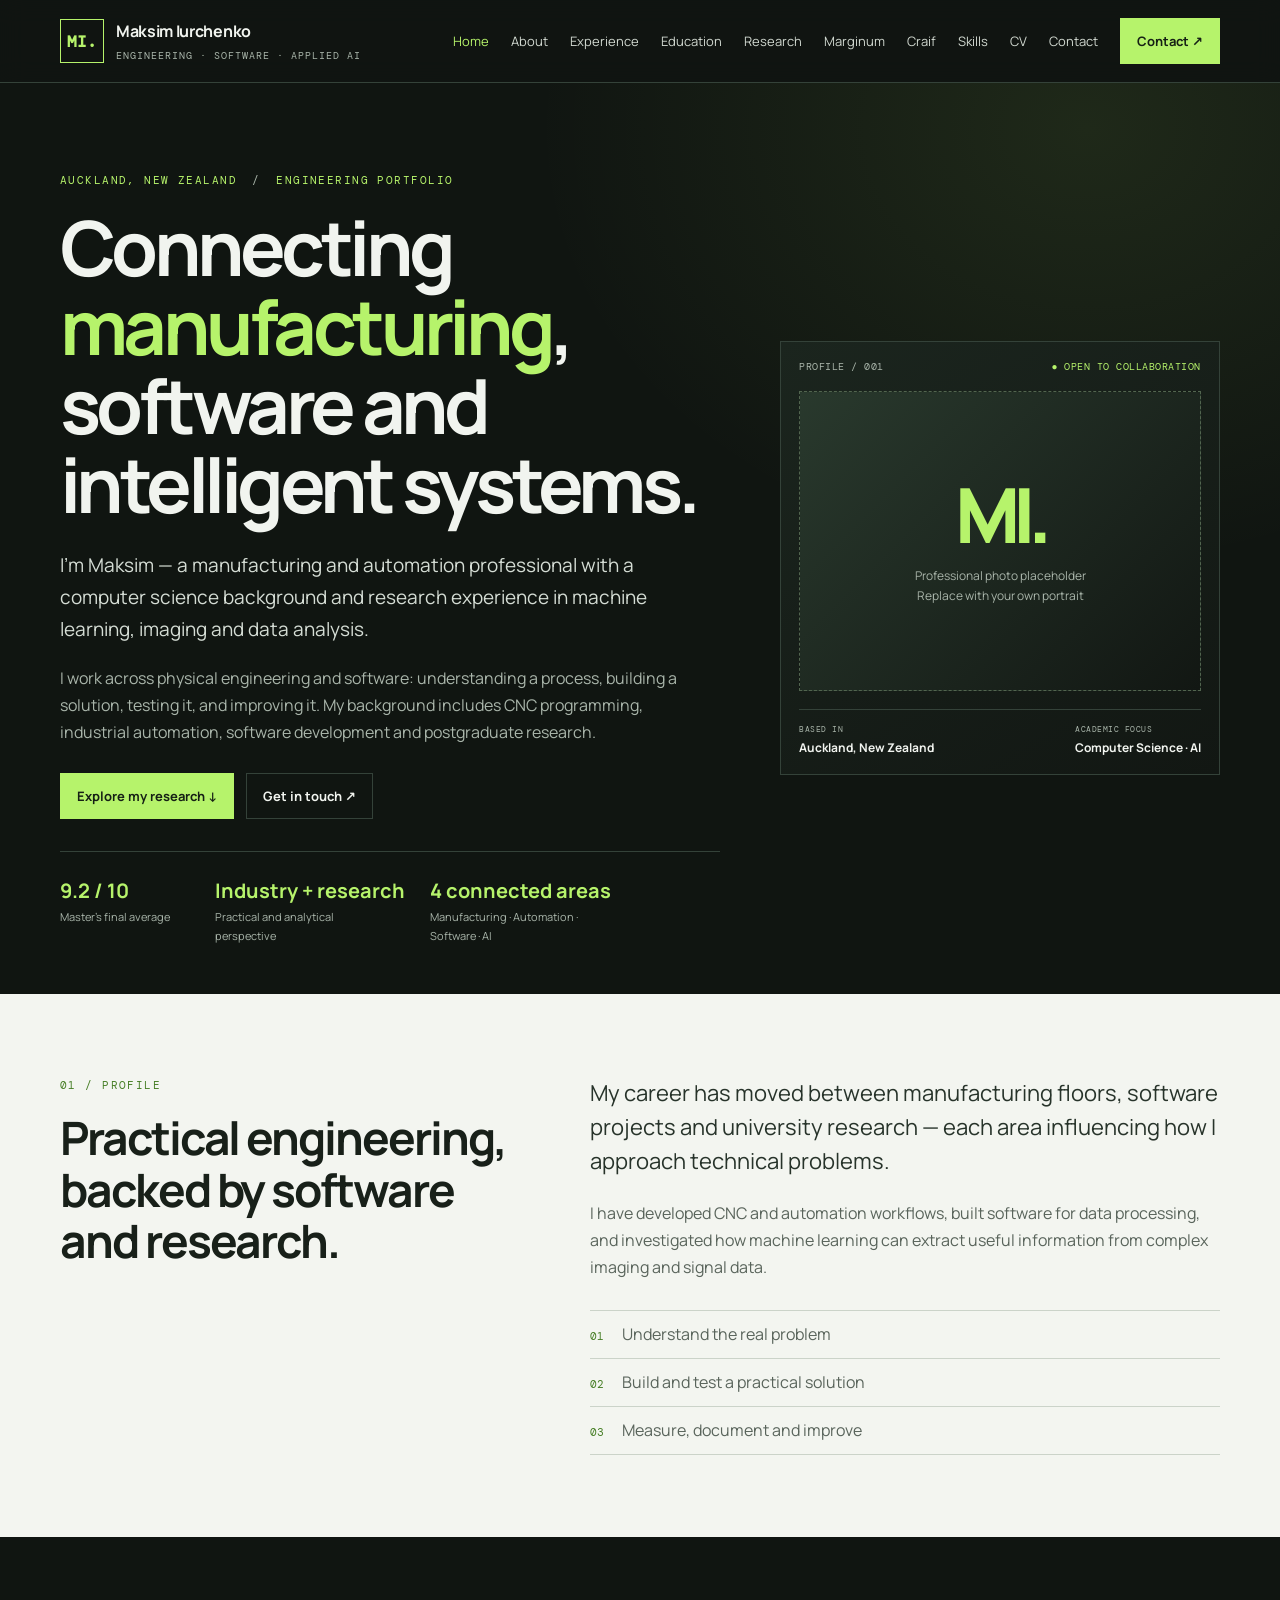
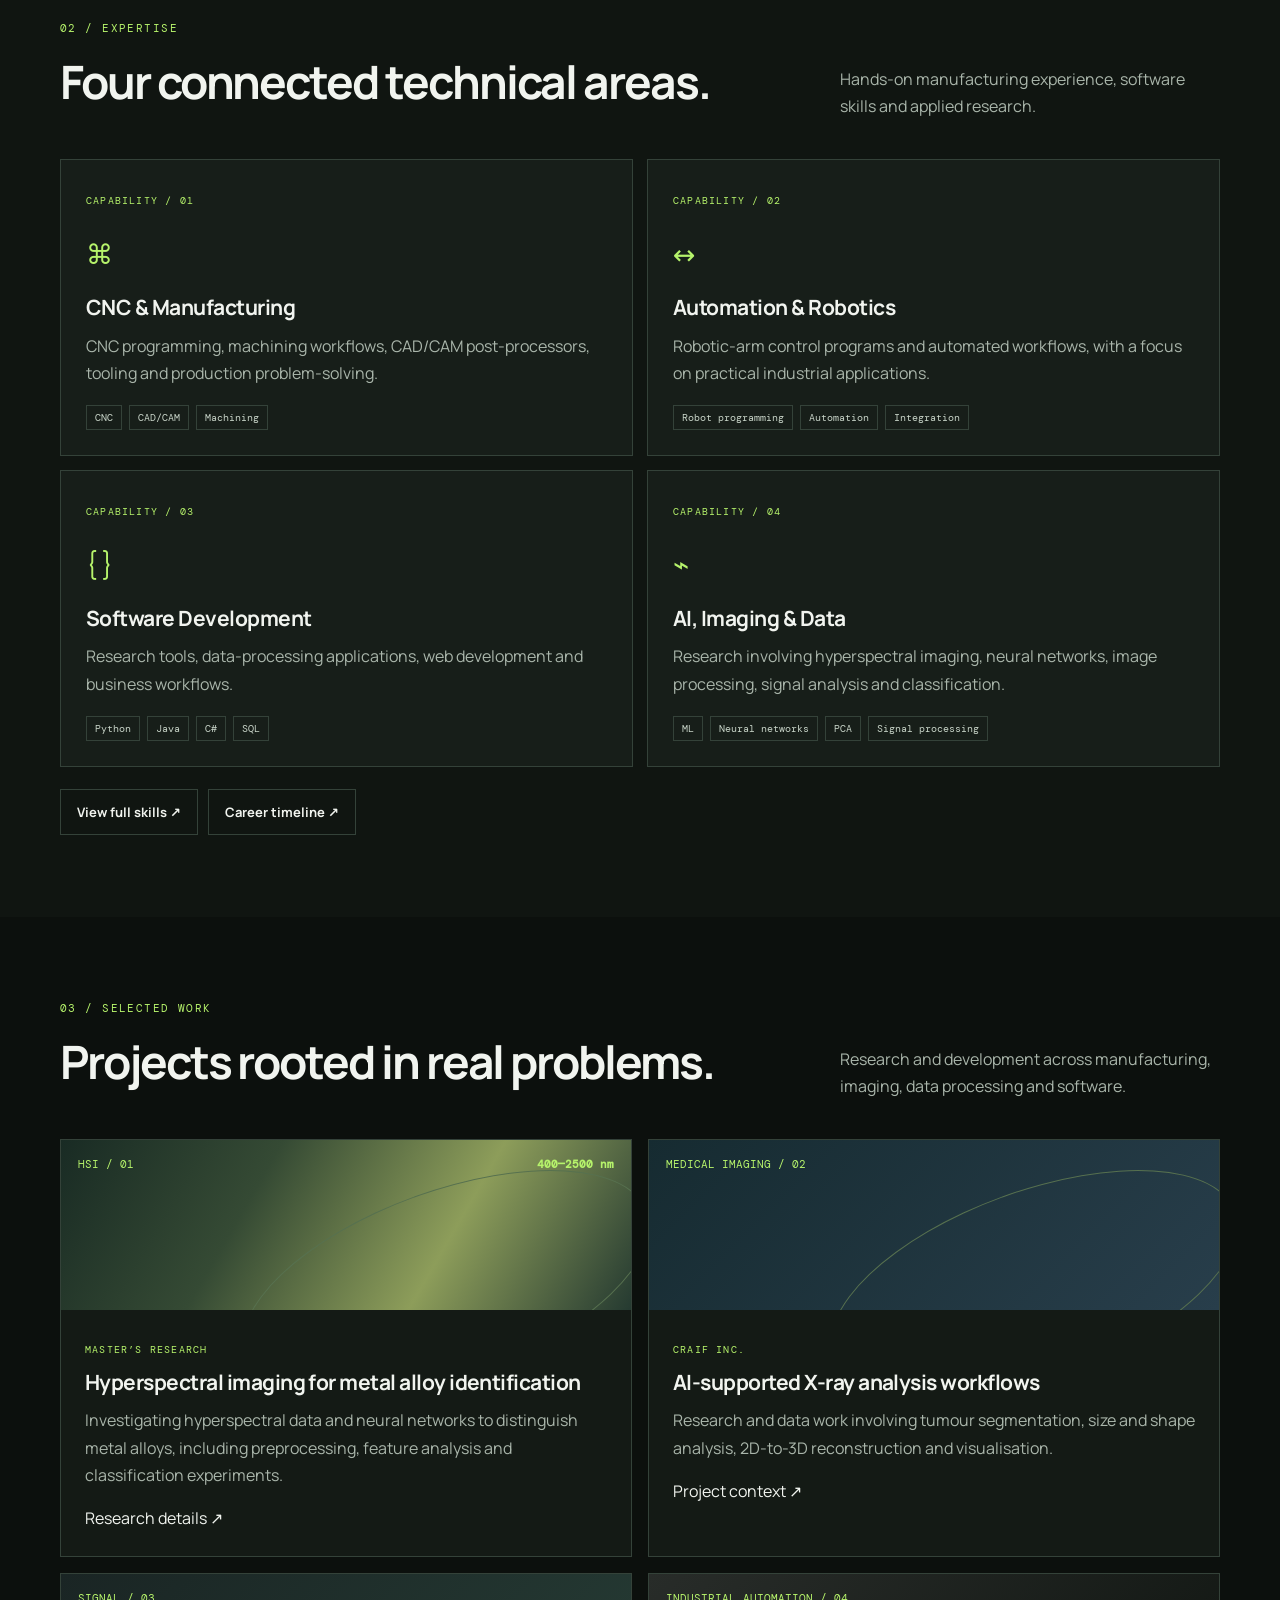
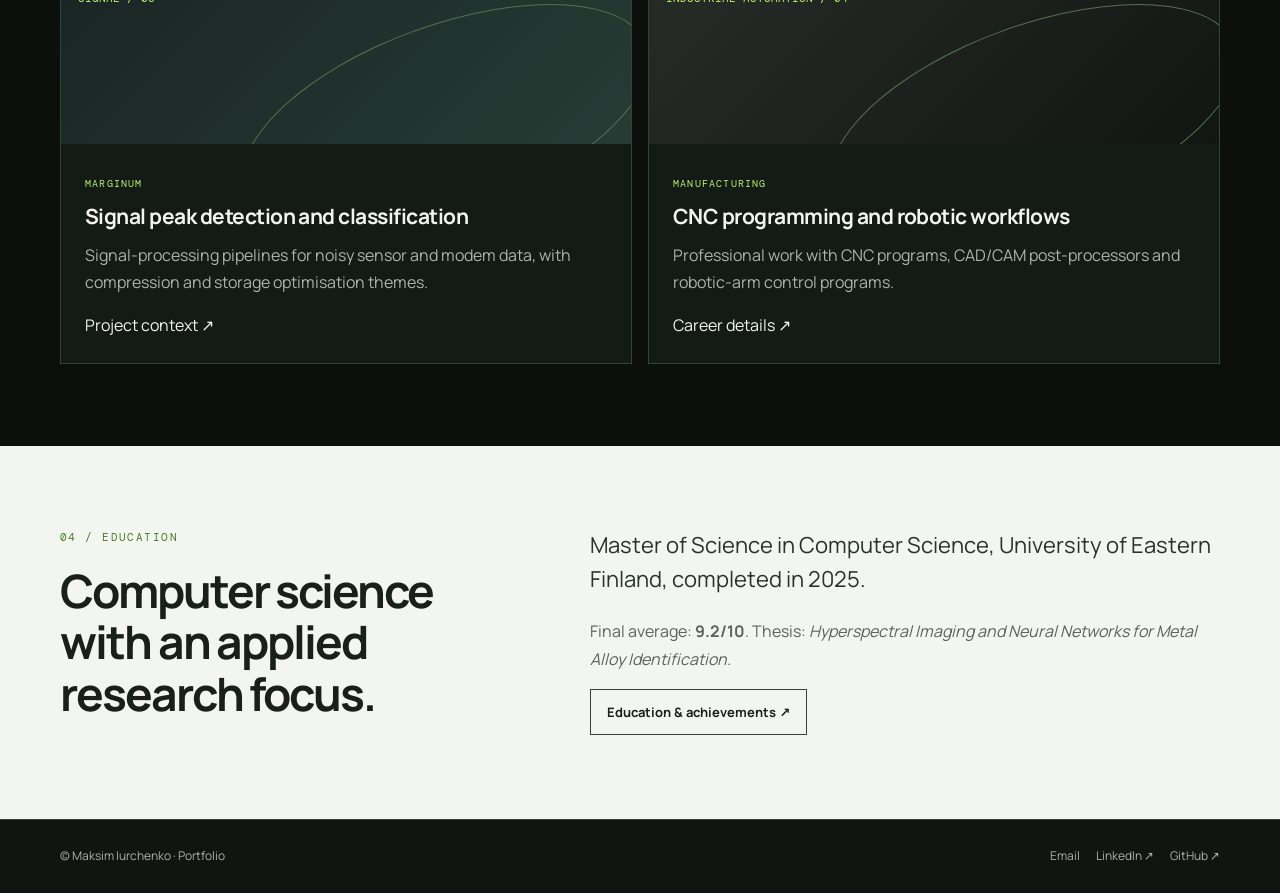
==== index.html @ 5841531e "Add files via upload" ====
<!doctype html>
<html lang="en"><head><meta charset="utf-8"><meta name="viewport" content="width=device-width,initial-scale=1">
<meta name="description" content="Maksim Iurchenko — manufacturing, automation, software engineering and applied AI."><meta name="theme-color" content="#101511"><title>Home | Maksim Iurchenko</title>
<link rel="preconnect" href="https://fonts.googleapis.com"><link href="https://fonts.googleapis.com/css2?family=DM+Mono:wght@400;500&family=Manrope:wght@400;500;600;700;800&display=swap" rel="stylesheet"><link rel="stylesheet" href="style.css"></head>
<body><header class="header"><div class="wrap nav">
<a class="brand" href="index.html"><span class="mark">MI.</span><span><strong>Maksim Iurchenko</strong><small>ENGINEERING · SOFTWARE · APPLIED AI</small></span></a>
<button class="menu" aria-expanded="false" aria-controls="navlinks">Menu ☰</button>
<nav id="navlinks"><a href="index.html" class="active">Home</a><a href="about.html" class="">About</a><a href="experience.html" class="">Experience</a><a href="education.html" class="">Education</a><a href="research.html" class="">Research</a><a href="marginum.html" class="">Marginum</a><a href="craif.html" class="">Craif</a><a href="skills.html" class="">Skills</a><a href="cv.html" class="">CV</a><a href="contact.html" class="">Contact</a><a class="nav-cta" href="contact.html">Contact ↗</a></nav>
</div></header><main>
<section class="hero"><div class="wrap hero-grid"><div>
<p class="eyebrow">AUCKLAND, NEW ZEALAND <span>/</span> ENGINEERING PORTFOLIO</p>
<h1>Connecting <em>manufacturing</em>, software and intelligent systems.</h1>
<p class="lead">I’m Maksim — a manufacturing and automation professional with a computer science background and research experience in machine learning, imaging and data analysis.</p>
<p class="sublead">I work across physical engineering and software: understanding a process, building a solution, testing it, and improving it. My background includes CNC programming, industrial automation, software development and postgraduate research.</p>
<div class="actions"><a class="btn primary" href="research.html">Explore my research ↓</a><a class="btn" href="contact.html">Get in touch ↗</a></div>
<div class="stats"><div><b>9.2 / 10</b><small>Master’s final average</small></div><div><b>Industry + research</b><small>Practical and analytical perspective</small></div><div><b>4 connected areas</b><small>Manufacturing · Automation · Software · AI</small></div></div>
</div><aside class="profile"><div class="profile-top"><span>PROFILE / 001</span><span class="green">● OPEN TO COLLABORATION</span></div><div class="portrait"><div class="initials">MI<span>.</span></div><p>Professional photo placeholder<br>Replace with your own portrait</p></div><div class="profile-bottom"><div><small>BASED IN</small><b>Auckland, New Zealand</b></div><div><small>ACADEMIC FOCUS</small><b>Computer Science · AI</b></div></div></aside></div></section>
<section class="section light"><div class="wrap two"><div><p class="eyebrow">01 / PROFILE</p><h2>Practical engineering, backed by software and research.</h2></div><div><p class="bigcopy">My career has moved between manufacturing floors, software projects and university research — each area influencing how I approach technical problems.</p><p>I have developed CNC and automation workflows, built software for data processing, and investigated how machine learning can extract useful information from complex imaging and signal data.</p><div class="principles"><p><span>01</span> Understand the real problem</p><p><span>02</span> Build and test a practical solution</p><p><span>03</span> Measure, document and improve</p></div></div></div></section>
<section class="section"><div class="wrap"><div class="heading"><div><p class="eyebrow">02 / EXPERTISE</p><h2>Four connected technical areas.</h2></div><p>Hands-on manufacturing experience, software skills and applied research.</p></div><div class="cards">
<article class="card"><small>CAPABILITY / 01</small><div class="symbol">⌘</div><h3>CNC & Manufacturing</h3><p>CNC programming, machining workflows, CAD/CAM post-processors, tooling and production problem-solving.</p><div class="tags"><span>CNC</span><span>CAD/CAM</span><span>Machining</span></div></article>
<article class="card"><small>CAPABILITY / 02</small><div class="symbol">↔</div><h3>Automation & Robotics</h3><p>Robotic-arm control programs and automated workflows, with a focus on practical industrial applications.</p><div class="tags"><span>Robot programming</span><span>Automation</span><span>Integration</span></div></article>
<article class="card"><small>CAPABILITY / 03</small><div class="symbol">{ }</div><h3>Software Development</h3><p>Research tools, data-processing applications, web development and business workflows.</p><div class="tags"><span>Python</span><span>Java</span><span>C#</span><span>SQL</span></div></article>
<article class="card"><small>CAPABILITY / 04</small><div class="symbol">⌁</div><h3>AI, Imaging & Data</h3><p>Research involving hyperspectral imaging, neural networks, image processing, signal analysis and classification.</p><div class="tags"><span>ML</span><span>Neural networks</span><span>PCA</span><span>Signal processing</span></div></article>
</div><div class="button-row"><a class="btn" href="skills.html">View full skills ↗</a><a class="btn" href="experience.html">Career timeline ↗</a></div></div></section>
<section class="section dark"><div class="wrap"><div class="heading"><div><p class="eyebrow">03 / SELECTED WORK</p><h2>Projects rooted in real problems.</h2></div><p>Research and development across manufacturing, imaging, data processing and software.</p></div><div class="projects">
<article class="project-card"><div class="visual spectrum"><span>HSI / 01</span><b>400—2500 nm</b></div><div class="project-copy"><small>MASTER’S RESEARCH</small><h3>Hyperspectral imaging for metal alloy identification</h3><p>Investigating hyperspectral data and neural networks to distinguish metal alloys, including preprocessing, feature analysis and classification experiments.</p><a href="research.html">Research details ↗</a></div></article>
<article class="project-card"><div class="visual medical"><span>MEDICAL IMAGING / 02</span></div><div class="project-copy"><small>CRAIF INC.</small><h3>AI-supported X-ray analysis workflows</h3><p>Research and data work involving tumour segmentation, size and shape analysis, 2D-to-3D reconstruction and visualisation.</p><a href="craif.html">Project context ↗</a></div></article>
<article class="project-card"><div class="visual signal"><span>SIGNAL / 03</span></div><div class="project-copy"><small>MARGINUM</small><h3>Signal peak detection and classification</h3><p>Signal-processing pipelines for noisy sensor and modem data, with compression and storage optimisation themes.</p><a href="marginum.html">Project context ↗</a></div></article>
<article class="project-card"><div class="visual cnc"><span>INDUSTRIAL AUTOMATION / 04</span></div><div class="project-copy"><small>MANUFACTURING</small><h3>CNC programming and robotic workflows</h3><p>Professional work with CNC programs, CAD/CAM post-processors and robotic-arm control programs.</p><a href="experience.html">Career details ↗</a></div></article>
</div></div></section>
<section class="section light"><div class="wrap two"><div><p class="eyebrow">04 / EDUCATION</p><h2>Computer science with an applied research focus.</h2></div><div><p class="bigcopy">Master of Science in Computer Science, University of Eastern Finland, completed in 2025.</p><p>Final average: <strong>9.2/10</strong>. Thesis: <em>Hyperspectral Imaging and Neural Networks for Metal Alloy Identification.</em></p><a class="btn" href="education.html">Education & achievements ↗</a></div></div></section>
</main><footer class="footer"><div class="wrap footer-inner"><span>© Maksim Iurchenko · Portfolio</span><div class="footer-links"><a href="mailto:6008510@gmail.com">Email</a><a href="https://www.linkedin.com/in/maxiurchenko" target="_blank" rel="noreferrer">LinkedIn ↗</a><a href="https://github.com/MaxIurchenko" target="_blank" rel="noreferrer">GitHub ↗</a></div></div></footer>
<script>const menu=document.querySelector('.menu');const nav=document.querySelector('#navlinks');if(menu&&nav){menu.addEventListener('click',()=>{const open=nav.classList.toggle('open');menu.setAttribute('aria-expanded',String(open));});}</script></body></html>
---- style.css ----
:root{--bg:#101511;--panel:#171e19;--panel2:#1e2922;--ink:#f1f4ef;--muted:#a9b5aa;--line:#344239;--accent:#b6f36b;--accent2:#7fcf52;--paper:#f3f5f0;--dark:#182019;--paper-muted:#59645b;--max:1160px}
*{box-sizing:border-box}html{scroll-behavior:smooth}body{margin:0;background:var(--bg);color:var(--ink);font:16px/1.7 Manrope,Inter,system-ui,-apple-system,Segoe UI,sans-serif}a{color:inherit;text-decoration:none}a:hover{color:var(--accent)}img{max-width:100%;display:block}button{font:inherit}.wrap{width:min(var(--max),calc(100% - 44px));margin-inline:auto}.mono,.eyebrow,.meta,.tag,.nav small,.label{font-family:"DM Mono",ui-monospace,SFMono-Regular,monospace}.header{position:sticky;top:0;z-index:20;background:rgba(16,21,17,.94);backdrop-filter:blur(12px);border-bottom:1px solid var(--line)}.nav{display:flex;align-items:center;justify-content:space-between;gap:24px;min-height:82px}.brand{display:flex;align-items:center;gap:12px}.mark{display:grid;place-items:center;width:44px;height:44px;border:1px solid var(--accent);color:var(--accent);font:700 16px "DM Mono",monospace}.brand strong{display:block;letter-spacing:-.02em}.brand small{display:block;color:var(--muted);font-size:10px;letter-spacing:.1em;margin-top:2px}nav{display:flex;align-items:center;gap:22px;font-size:13px;color:#d1d8d0}nav a.active{color:var(--accent)}.nav-cta,.btn{display:inline-flex;align-items:center;justify-content:center;gap:9px;border:1px solid var(--line);padding:11px 16px;font-size:13px;font-weight:700}.nav-cta,.btn.primary{background:var(--accent);border-color:var(--accent);color:#162015}.menu{display:none;background:transparent;border:1px solid var(--line);color:var(--ink);padding:8px 11px}.hero{padding:88px 0 48px;background:radial-gradient(ellipse at 85% 5%,rgba(182,243,107,.09),transparent 36%),var(--bg)}.hero-grid{display:grid;grid-template-columns:1.2fr .8fr;gap:60px;align-items:center}.eyebrow{font-size:11px;letter-spacing:.13em;text-transform:uppercase;color:var(--accent);margin:0 0 18px}.eyebrow span{color:var(--muted);padding:0 7px}h1,h2,h3,h4,p{margin-top:0}h1{font-size:clamp(42px,6.1vw,76px);line-height:1.04;letter-spacing:-.06em;margin:0 0 25px;max-width:800px}h1 em{font-style:normal;color:var(--accent)}h2{font-size:clamp(30px,4vw,46px);line-height:1.12;letter-spacing:-.045em;margin:0 0 18px}h3{font-size:21px;line-height:1.25;letter-spacing:-.025em;margin:0 0 12px}h4{margin-bottom:7px}.lead{font-size:19px;color:#d5ddd5;max-width:680px}.sublead{color:var(--muted);max-width:650px}.actions{display:flex;gap:12px;flex-wrap:wrap;margin:27px 0 32px}.stats{display:flex;gap:25px;flex-wrap:wrap;padding-top:22px;border-top:1px solid var(--line)}.stats div{min-width:130px}.stats b{display:block;font-size:20px;color:var(--accent)}.stats small{display:block;color:var(--muted);font-size:11px;max-width:155px}.profile{border:1px solid var(--line);padding:18px;background:linear-gradient(150deg,#1b251e,#121713)}.profile-top,.profile-bottom{display:flex;justify-content:space-between;gap:12px;font:10px "DM Mono",monospace;color:var(--muted);letter-spacing:.05em}.green{color:var(--accent)}.portrait{min-height:300px;margin:18px 0;background:linear-gradient(135deg,#29392d,#121713);border:1px dashed #52654f;display:flex;flex-direction:column;align-items:center;justify-content:center;text-align:center;color:var(--muted)}.initials{font-size:76px;font-weight:800;letter-spacing:-.1em;color:var(--accent);line-height:1}.portrait p{font-size:12px;margin:14px 0 0}.profile-bottom{padding-top:14px;border-top:1px solid var(--line)}.profile-bottom div{display:grid;gap:4px}.profile-bottom b{font-size:12px;color:var(--ink);font-family:Manrope,sans-serif;letter-spacing:0}.section{padding:82px 0}.section.light{background:var(--paper);color:var(--dark)}.section.light .eyebrow{color:#477e26}.section.light .muted,.section.light p{color:var(--paper-muted)}.two{display:grid;grid-template-columns:.85fr 1.15fr;gap:65px}.bigcopy{font-size:22px;line-height:1.55;color:#27332a!important}.principles{border-top:1px solid #cbd3c9;margin-top:28px}.principles p{border-bottom:1px solid #cbd3c9;padding:10px 0;margin:0}.principles span{font:11px "DM Mono",monospace;color:#477e26;margin-right:15px}.heading{display:flex;justify-content:space-between;align-items:end;gap:35px;margin-bottom:34px}.heading>p{max-width:380px;color:var(--muted);margin-bottom:5px}.cards{display:grid;grid-template-columns:repeat(2,1fr);gap:14px}.card,.project-card,.panel{border:1px solid var(--line);background:var(--panel);padding:25px}.card small,.project-copy small,.timeline time{font:10px "DM Mono",monospace;letter-spacing:.12em;color:var(--accent);text-transform:uppercase}.symbol{font-size:27px;color:var(--accent);margin:18px 0}.card p,.project-card p,.panel p{color:var(--muted)}.tags{display:flex;gap:7px;flex-wrap:wrap;margin-top:18px}.tag,.tags span{font:10px "DM Mono",monospace;border:1px solid var(--line);padding:5px 8px;color:#c9d5c9}.light .tag{border-color:#cbd3c9;color:#445047}.projects{display:grid;grid-template-columns:repeat(2,1fr);gap:16px}.project-card{padding:0;overflow:hidden;background:#141a15}.visual{height:170px;padding:17px;display:flex;align-items:flex-start;justify-content:space-between;background:linear-gradient(135deg,#26392b,#111712);color:var(--accent);font:11px "DM Mono",monospace;position:relative;overflow:hidden}.visual:after{content:"";position:absolute;inset:30% -5% -40% 30%;border:1px solid #57714f;border-radius:50%;transform:rotate(-20deg)}.visual.spectrum{background:linear-gradient(120deg,#192b24,#354a34,#8d9d5a,#253a31)}.visual.medical{background:linear-gradient(135deg,#162b31,#283e4b)}.visual.signal{background:linear-gradient(135deg,#1a2524,#263c35)}.visual.cnc{background:linear-gradient(135deg,#282c29,#111612)}.project-copy{padding:24px}.project-copy h3{margin-top:8px}.caption{font-size:12px;color:#aab5a9!important;margin-top:16px}.note{font-size:12px;color:var(--muted);margin-top:20px}.dark{background:#0c100d}.journey{display:grid;grid-template-columns:1fr 1fr;gap:48px}.coltitle{font-size:13px;color:var(--muted);font-weight:600;letter-spacing:.05em;text-transform:uppercase;margin-bottom:24px}.timeline{display:grid;grid-template-columns:115px 1fr;gap:17px;padding:0 0 27px;margin-bottom:26px;border-bottom:1px solid var(--line)}.timeline time{padding-top:5px}.timeline h3{font-size:18px}.timeline small{display:block;color:var(--muted);margin-bottom:10px}.timeline p{font-size:14px;color:var(--muted);margin:0}.education-list{display:grid;gap:13px}.education-item{border:1px solid var(--line);padding:19px}.education-item p{font-size:14px;margin-bottom:0}.light .education-item{border-color:#cbd3c9}.light .education-item p{color:var(--paper-muted)}.detail-grid{display:grid;grid-template-columns:repeat(3,1fr);gap:14px}.detail-grid .panel{min-height:160px}.panel .label{font-size:10px;color:var(--accent);letter-spacing:.12em;text-transform:uppercase}.light .panel{background:#fff;border-color:#d7ddd5}.light .panel .label{color:#477e26}.skill-list{display:grid;grid-template-columns:repeat(2,1fr);gap:14px}.skill-list .panel{padding:22px}.skill-list ul{margin:10px 0 0;padding-left:18px;color:var(--muted);font-size:14px}.light .skill-list ul{color:var(--paper-muted)}.callout{border-left:3px solid var(--accent);padding:15px 20px;background:var(--panel);color:var(--muted);margin-top:24px}.light .callout{background:#e8eee5;color:#455247}.contact-grid{display:grid;grid-template-columns:1fr 1fr;gap:18px}.contact-item{padding:18px 0;border-bottom:1px solid var(--line)}.contact-item small{display:block;color:var(--muted);font:10px "DM Mono",monospace;letter-spacing:.12em;margin-bottom:5px}.contact-item a{color:var(--accent);overflow-wrap:anywhere}.footer{border-top:1px solid var(--line);padding:26px 0;color:var(--muted);font-size:12px}.footer-inner{display:flex;justify-content:space-between;gap:20px;flex-wrap:wrap}.footer-links{display:flex;gap:16px;flex-wrap:wrap}.page-hero{padding:72px 0 48px;background:radial-gradient(ellipse at 90% 0,rgba(182,243,107,.08),transparent 40%)}.page-hero h1{font-size:clamp(40px,5vw,62px);max-width:900px}.page-hero .lead{max-width:760px}.breadcrumbs{font:10px "DM Mono",monospace;color:var(--muted);margin-bottom:20px}.divider{height:1px;background:var(--line);margin:24px 0}.button-row{display:flex;gap:10px;flex-wrap:wrap;margin-top:22px}.smallprint{font-size:12px;color:var(--muted)}.quote{font-size:24px;line-height:1.5;letter-spacing:-.03em;border-left:2px solid var(--accent);padding-left:22px;margin:26px 0}.section.light .quote{color:var(--dark)}@media(max-width:900px){.hero-grid,.two,.journey{grid-template-columns:1fr;gap:35px}.profile{max-width:560px}.heading{align-items:start;flex-direction:column;gap:8px}.detail-grid{grid-template-columns:repeat(2,1fr)}nav{gap:12px}.nav{min-height:74px}}@media(max-width:680px){.wrap{width:min(var(--max),calc(100% - 30px))}.menu{display:block}nav{display:none;position:absolute;top:74px;left:0;right:0;background:#101511;border-bottom:1px solid var(--line);padding:16px 20px;flex-direction:column;align-items:stretch}nav.open{display:flex}.nav-cta{text-align:center}.hero{padding-top:55px}.section{padding:60px 0}.cards,.projects,.skill-list,.contact-grid,.detail-grid{grid-template-columns:1fr}.timeline{grid-template-columns:1fr;gap:5px}.stats{gap:18px}.profile-bottom{flex-direction:column}.page-hero{padding:52px 0 35px}.brand small{font-size:8px}.brand strong{font-size:13px}.footer-inner{flex-direction:column}}
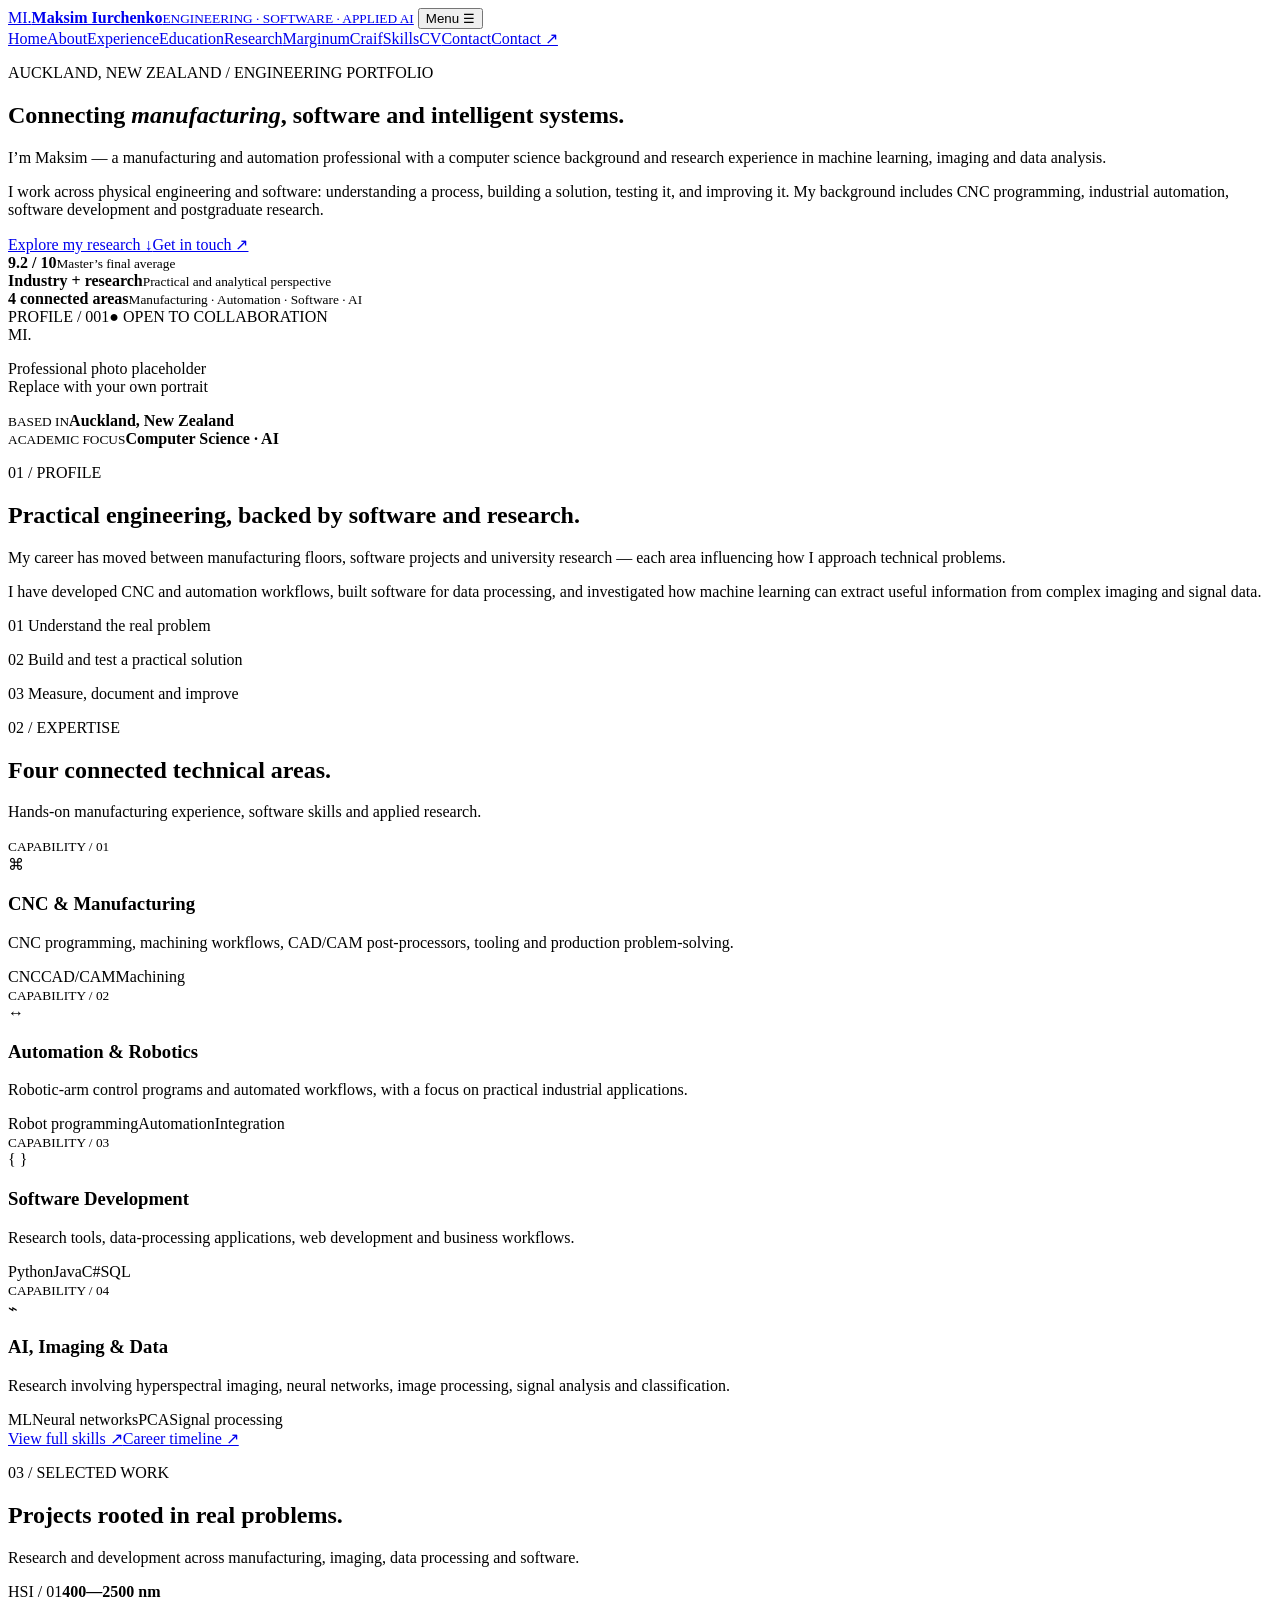
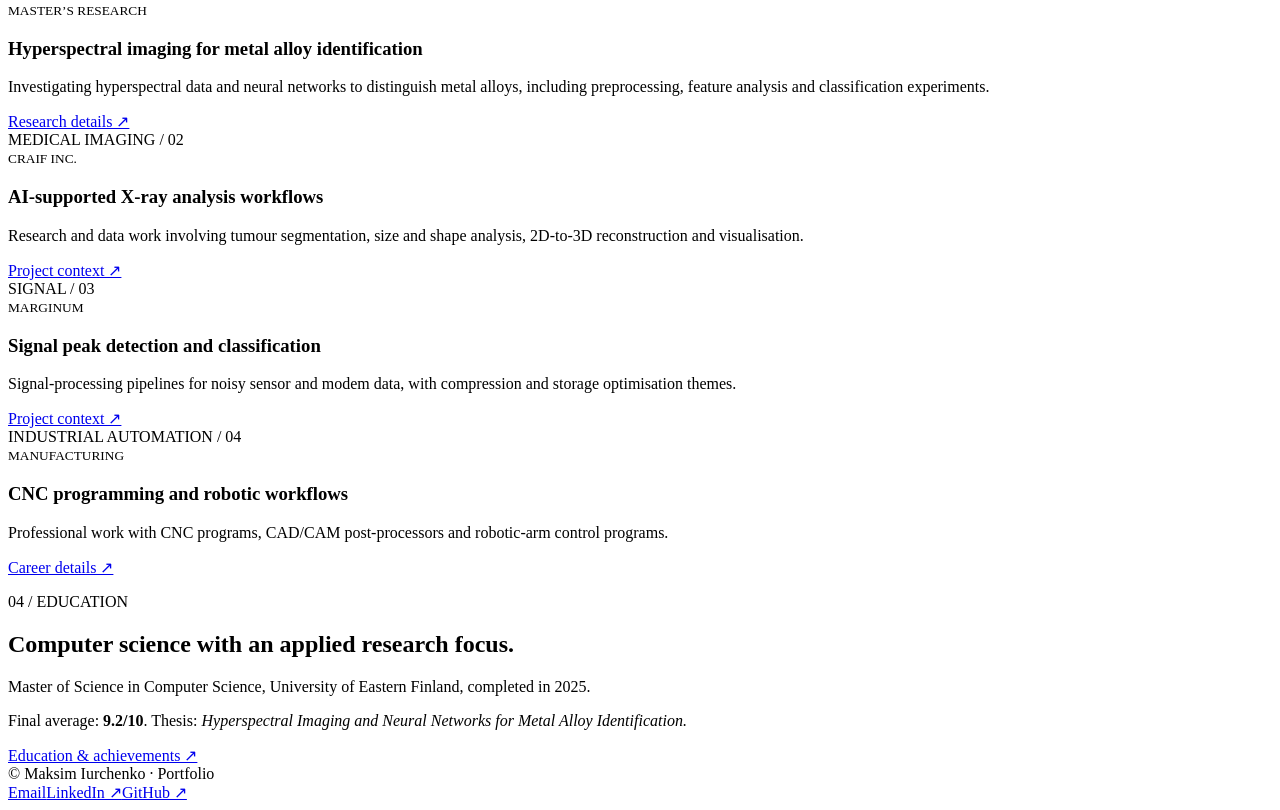
==== commit 39e5b876: "Update index.html" ====
--- a/index.html
+++ b/index.html
@@ -1,7 +1,7 @@
 <!doctype html>
 <html lang="en"><head><meta charset="utf-8"><meta name="viewport" content="width=device-width,initial-scale=1">
 <meta name="description" content="Maksim Iurchenko — manufacturing, automation, software engineering and applied AI."><meta name="theme-color" content="#101511"><title>Home | Maksim Iurchenko</title>
-<link rel="preconnect" href="https://fonts.googleapis.com"><link href="https://fonts.googleapis.com/css2?family=DM+Mono:wght@400;500&family=Manrope:wght@400;500;600;700;800&display=swap" rel="stylesheet"><link rel="stylesheet" href="style.css"></head>
+<link rel="preconnect" href="https://fonts.googleapis.com"><link href="https://fonts.googleapis.com/css2?family=DM+Mono:wght@400;500&family=Manrope:wght@400;500;600;700;800&display=swap" rel="stylesheet"><link rel="./stylesheet" href="style.css"></head>
 <body><header class="header"><div class="wrap nav">
 <a class="brand" href="index.html"><span class="mark">MI.</span><span><strong>Maksim Iurchenko</strong><small>ENGINEERING · SOFTWARE · APPLIED AI</small></span></a>
 <button class="menu" aria-expanded="false" aria-controls="navlinks">Menu ☰</button>
@@ -30,4 +30,4 @@
 </div></div></section>
 <section class="section light"><div class="wrap two"><div><p class="eyebrow">04 / EDUCATION</p><h2>Computer science with an applied research focus.</h2></div><div><p class="bigcopy">Master of Science in Computer Science, University of Eastern Finland, completed in 2025.</p><p>Final average: <strong>9.2/10</strong>. Thesis: <em>Hyperspectral Imaging and Neural Networks for Metal Alloy Identification.</em></p><a class="btn" href="education.html">Education & achievements ↗</a></div></div></section>
 </main><footer class="footer"><div class="wrap footer-inner"><span>© Maksim Iurchenko · Portfolio</span><div class="footer-links"><a href="mailto:6008510@gmail.com">Email</a><a href="https://www.linkedin.com/in/maxiurchenko" target="_blank" rel="noreferrer">LinkedIn ↗</a><a href="https://github.com/MaxIurchenko" target="_blank" rel="noreferrer">GitHub ↗</a></div></div></footer>
-<script>const menu=document.querySelector('.menu');const nav=document.querySelector('#navlinks');if(menu&&nav){menu.addEventListener('click',()=>{const open=nav.classList.toggle('open');menu.setAttribute('aria-expanded',String(open));});}</script></body></html>+<script>const menu=document.querySelector('.menu');const nav=document.querySelector('#navlinks');if(menu&&nav){menu.addEventListener('click',()=>{const open=nav.classList.toggle('open');menu.setAttribute('aria-expanded',String(open));});}</script></body></html>
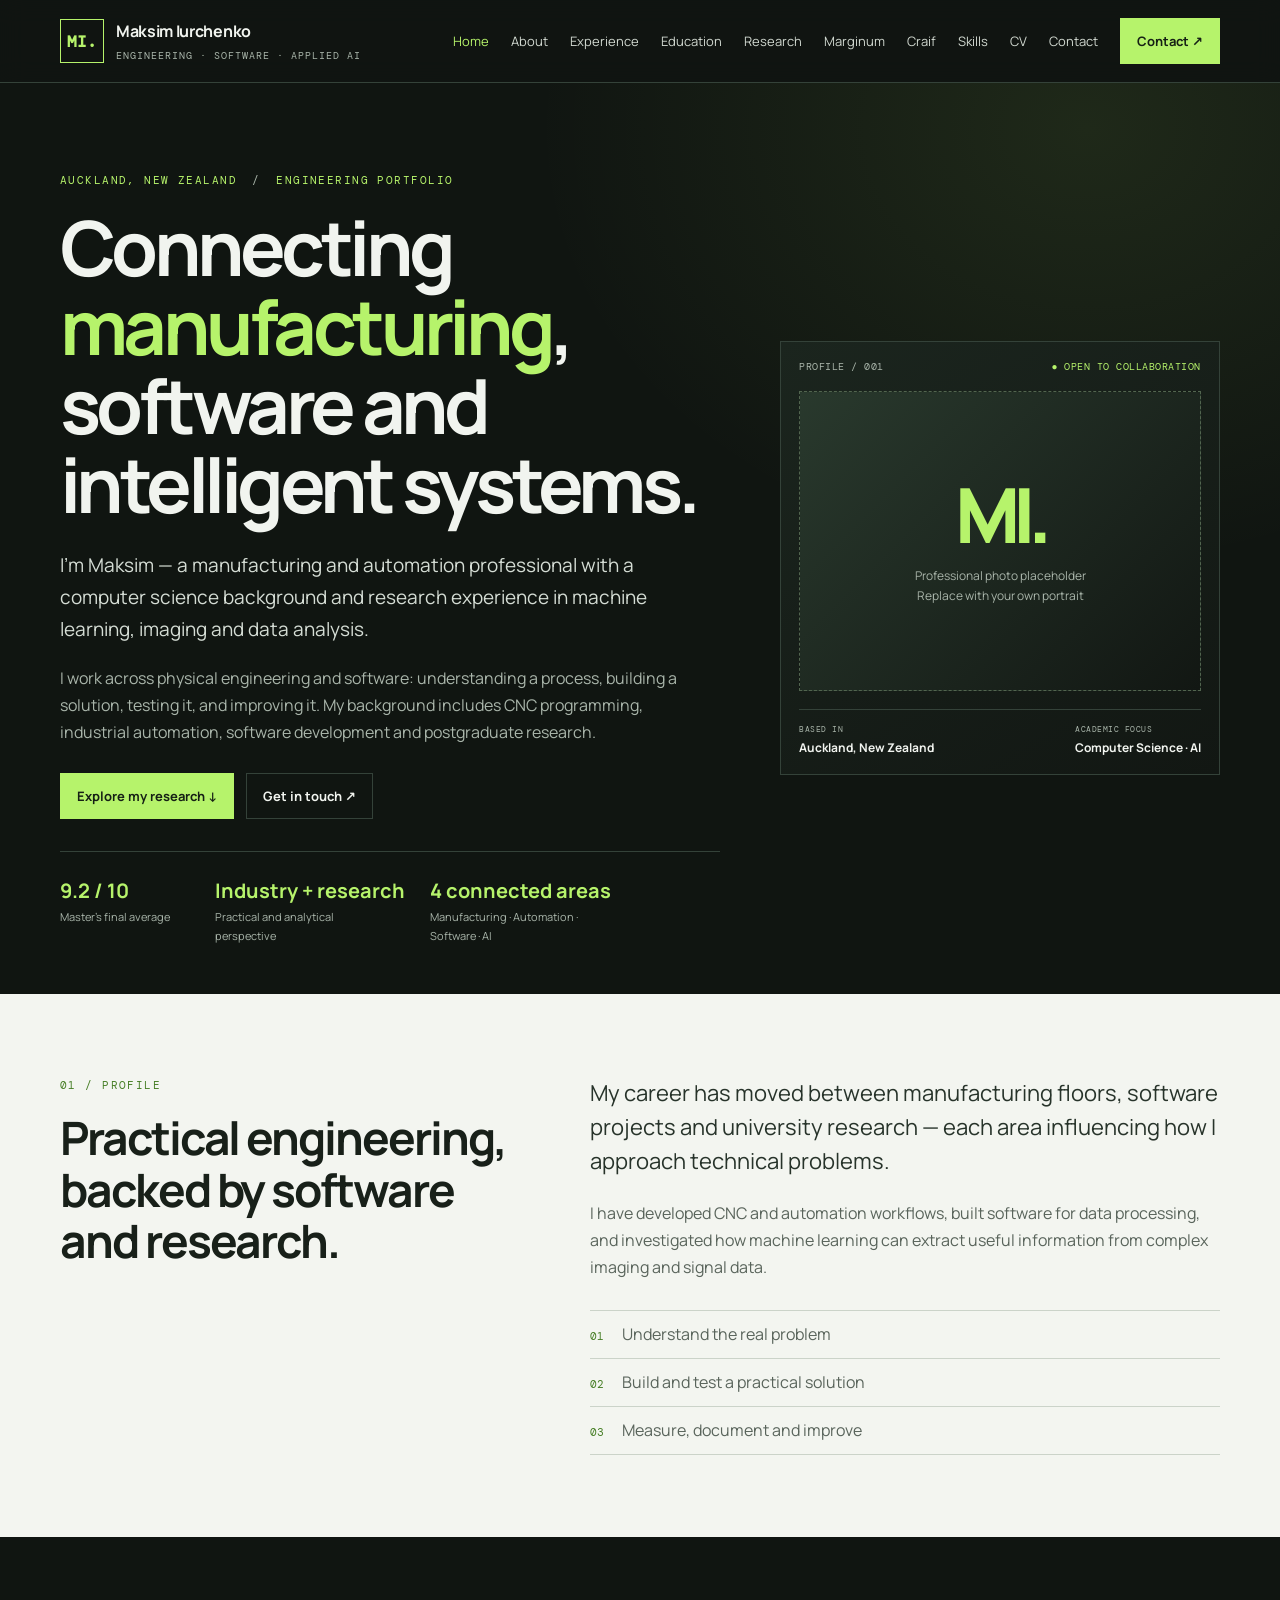
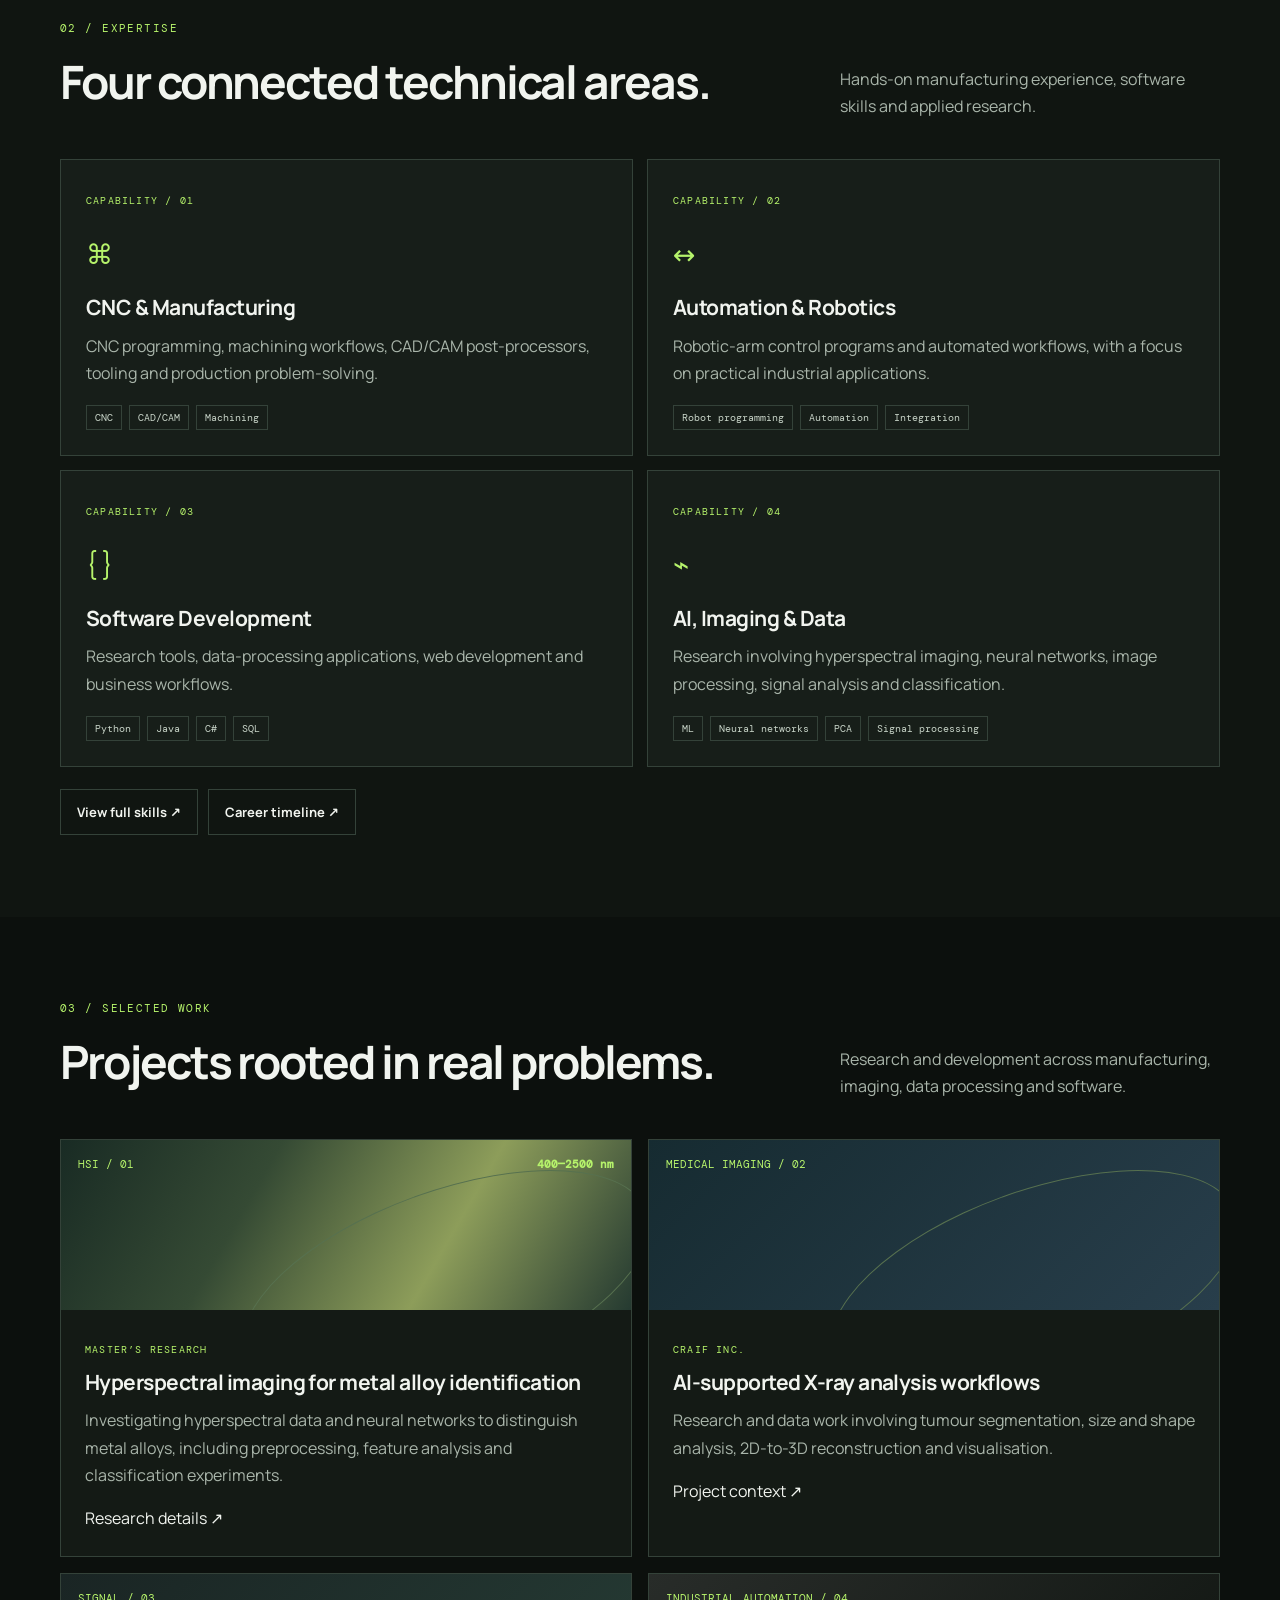
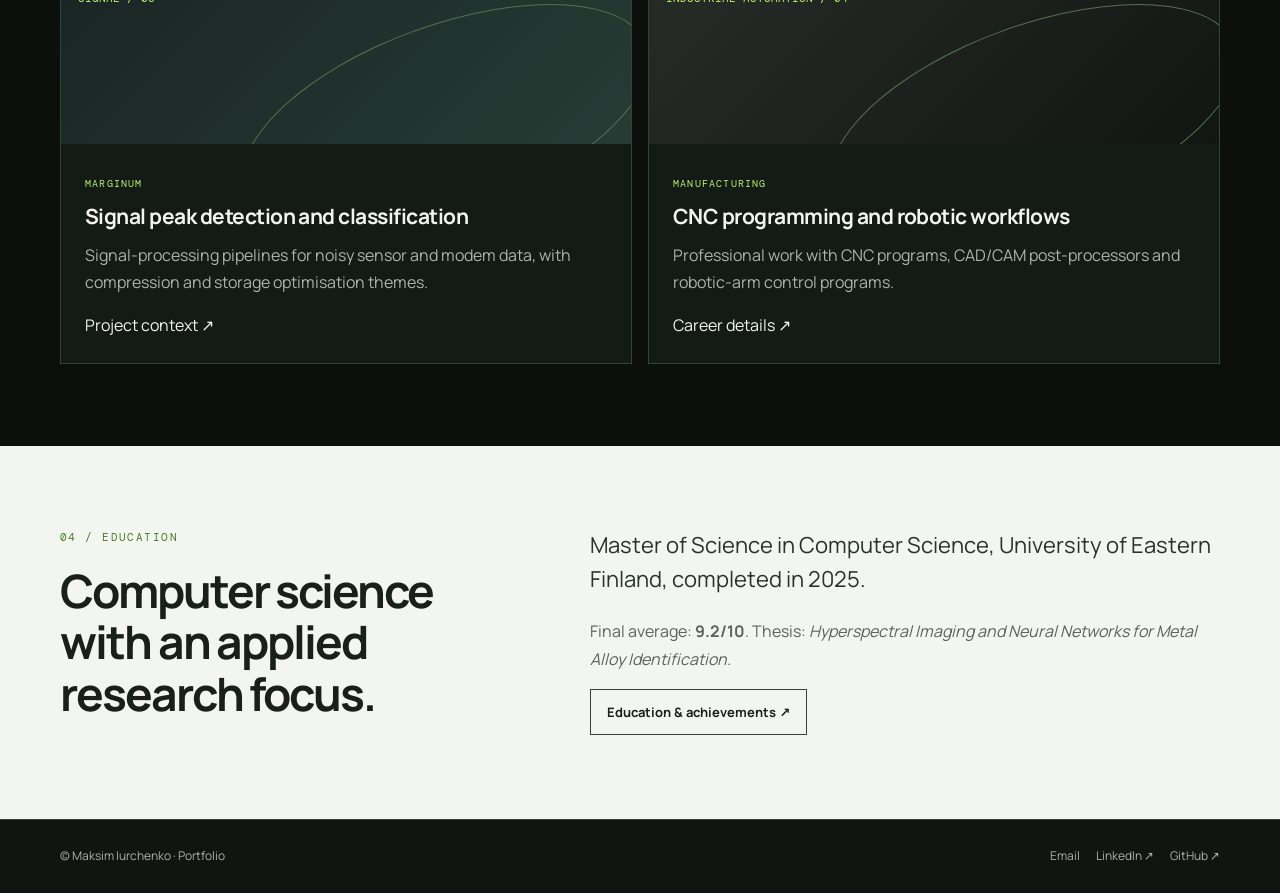
==== commit 908e4bee: "Update index.html" ====
--- a/index.html
+++ b/index.html
@@ -1,7 +1,7 @@
 <!doctype html>
 <html lang="en"><head><meta charset="utf-8"><meta name="viewport" content="width=device-width,initial-scale=1">
 <meta name="description" content="Maksim Iurchenko — manufacturing, automation, software engineering and applied AI."><meta name="theme-color" content="#101511"><title>Home | Maksim Iurchenko</title>
-<link rel="preconnect" href="https://fonts.googleapis.com"><link href="https://fonts.googleapis.com/css2?family=DM+Mono:wght@400;500&family=Manrope:wght@400;500;600;700;800&display=swap" rel="stylesheet"><link rel="./stylesheet" href="style.css"></head>
+<link rel="preconnect" href="https://fonts.googleapis.com"><link href="https://fonts.googleapis.com/css2?family=DM+Mono:wght@400;500&family=Manrope:wght@400;500;600;700;800&display=swap" rel="stylesheet"><link rel="stylesheet" href="./style.css"></head>
 <body><header class="header"><div class="wrap nav">
 <a class="brand" href="index.html"><span class="mark">MI.</span><span><strong>Maksim Iurchenko</strong><small>ENGINEERING · SOFTWARE · APPLIED AI</small></span></a>
 <button class="menu" aria-expanded="false" aria-controls="navlinks">Menu ☰</button>
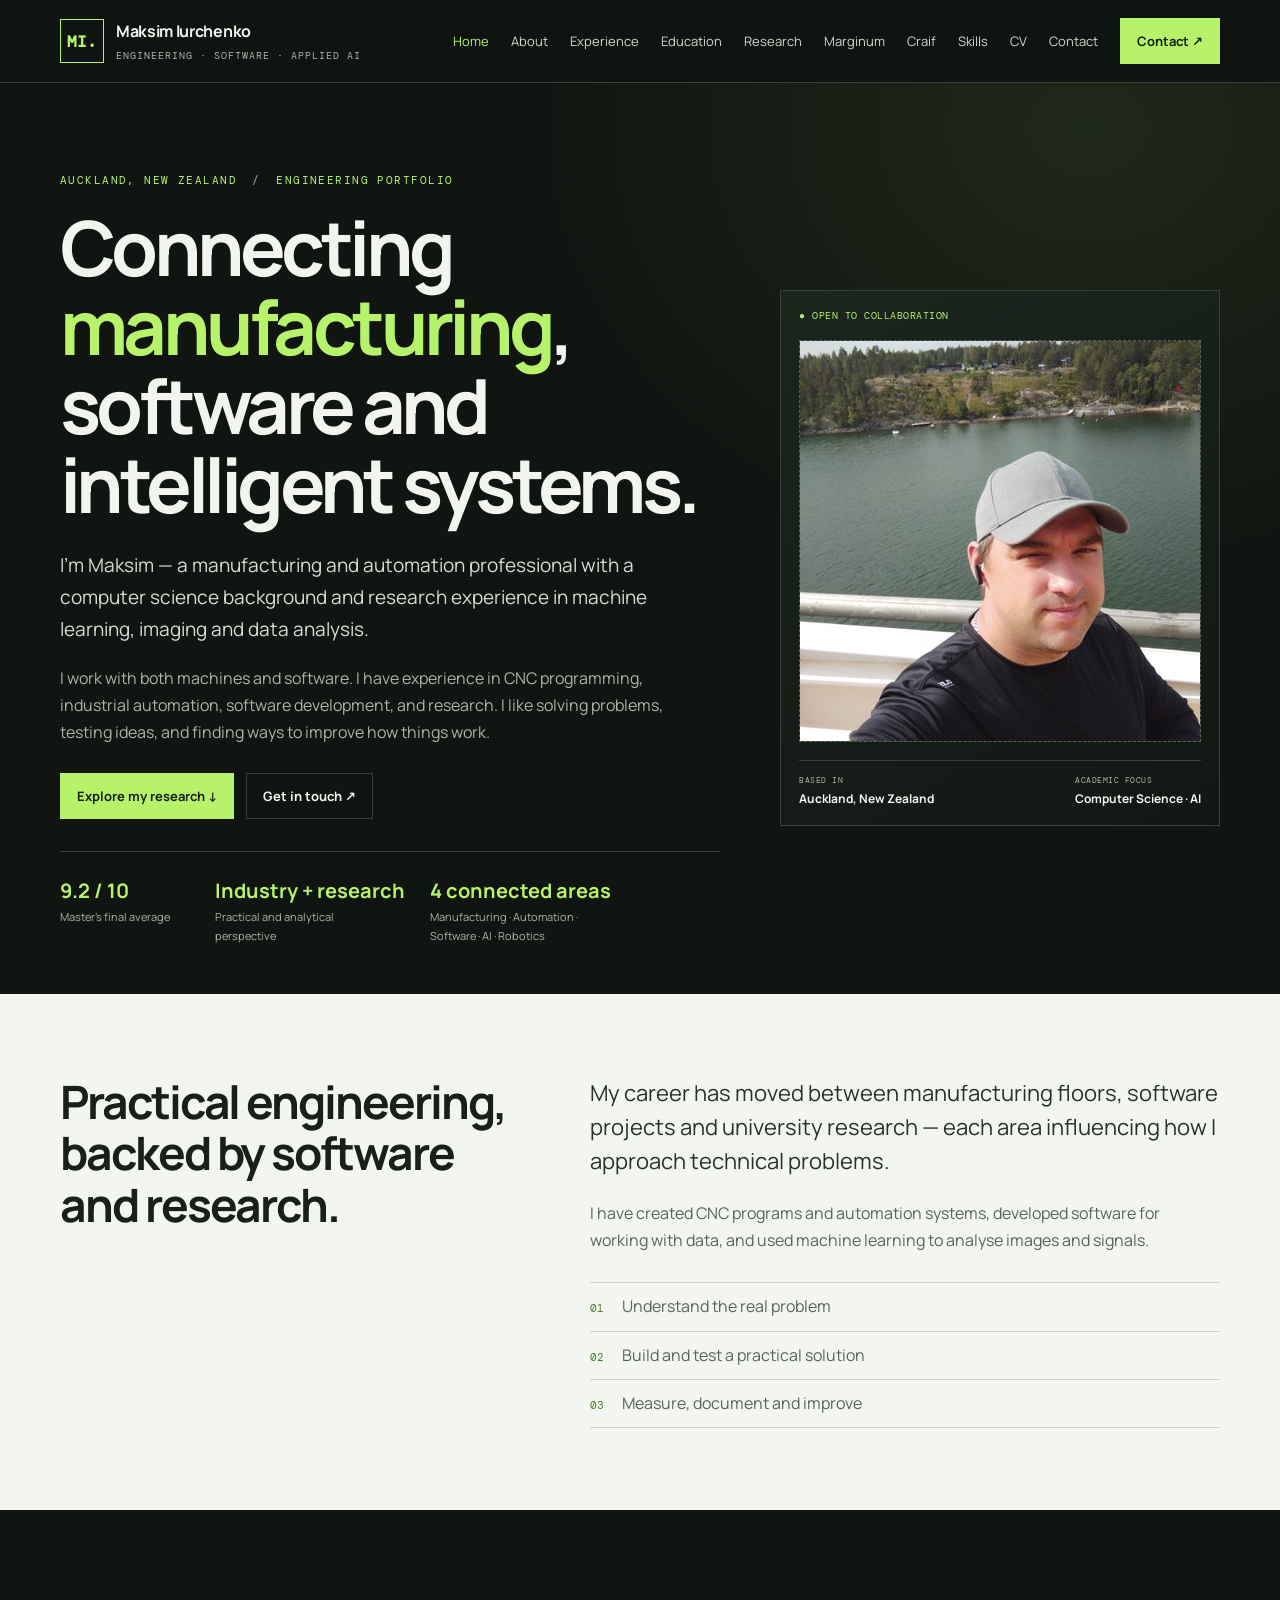
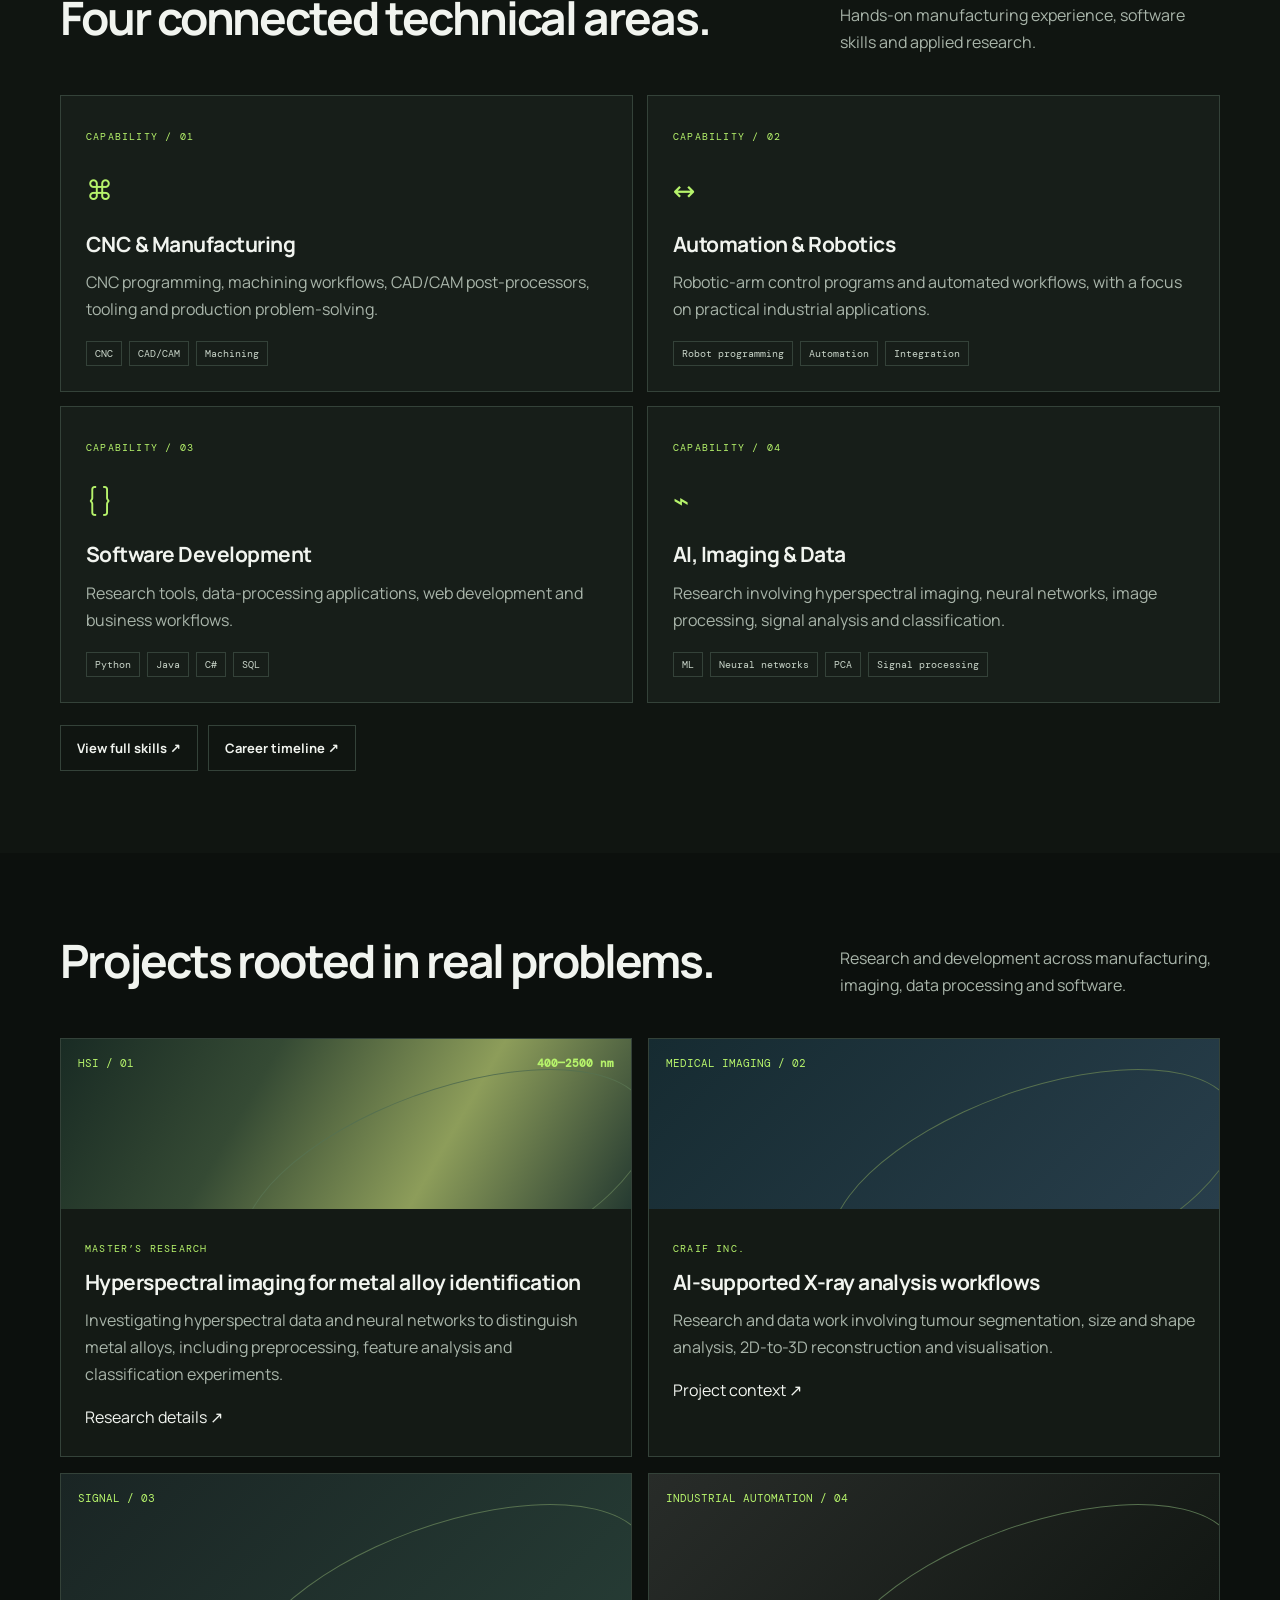
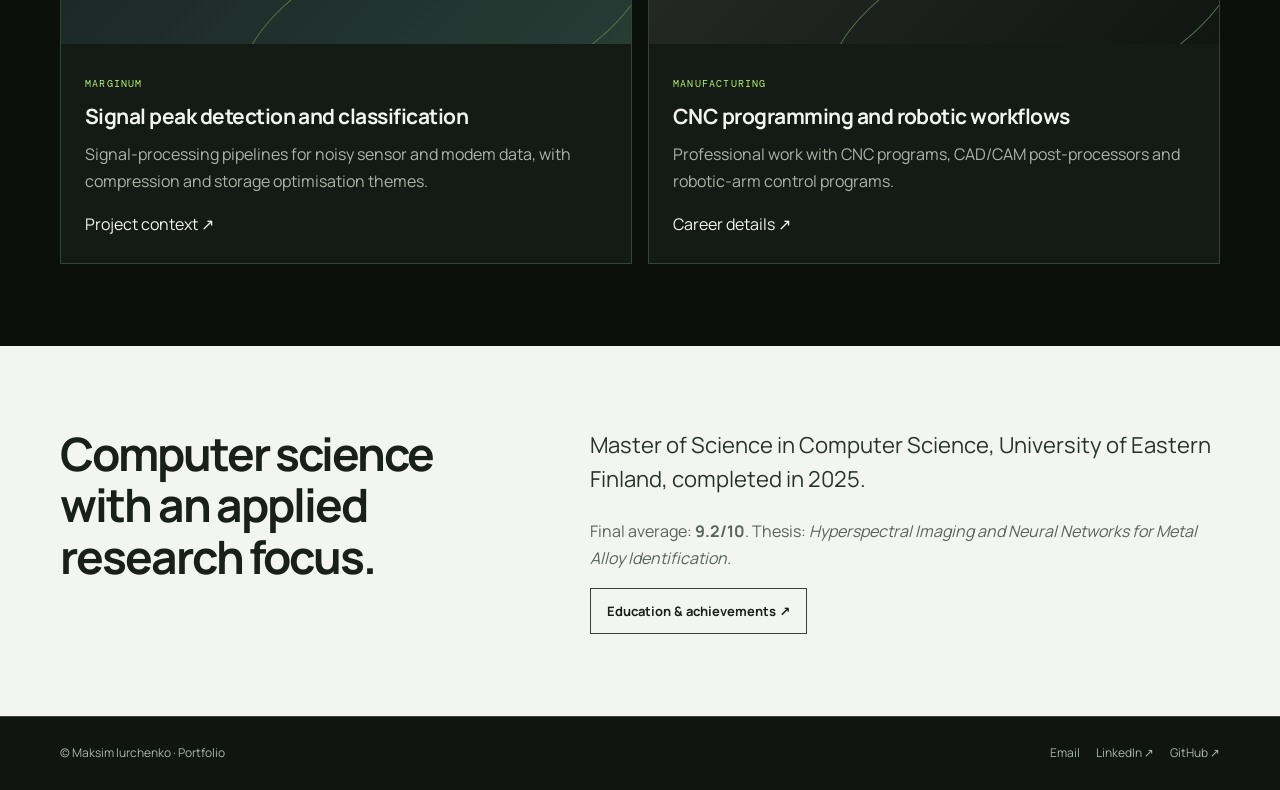
==== commit 1b8d05cb: "Add files via upload" ====
--- a/index.html
+++ b/index.html
@@ -1,33 +1,211 @@
 <!doctype html>
-<html lang="en"><head><meta charset="utf-8"><meta name="viewport" content="width=device-width,initial-scale=1">
-<meta name="description" content="Maksim Iurchenko — manufacturing, automation, software engineering and applied AI."><meta name="theme-color" content="#101511"><title>Home | Maksim Iurchenko</title>
-<link rel="preconnect" href="https://fonts.googleapis.com"><link href="https://fonts.googleapis.com/css2?family=DM+Mono:wght@400;500&family=Manrope:wght@400;500;600;700;800&display=swap" rel="stylesheet"><link rel="stylesheet" href="./style.css"></head>
-<body><header class="header"><div class="wrap nav">
-<a class="brand" href="index.html"><span class="mark">MI.</span><span><strong>Maksim Iurchenko</strong><small>ENGINEERING · SOFTWARE · APPLIED AI</small></span></a>
-<button class="menu" aria-expanded="false" aria-controls="navlinks">Menu ☰</button>
-<nav id="navlinks"><a href="index.html" class="active">Home</a><a href="about.html" class="">About</a><a href="experience.html" class="">Experience</a><a href="education.html" class="">Education</a><a href="research.html" class="">Research</a><a href="marginum.html" class="">Marginum</a><a href="craif.html" class="">Craif</a><a href="skills.html" class="">Skills</a><a href="cv.html" class="">CV</a><a href="contact.html" class="">Contact</a><a class="nav-cta" href="contact.html">Contact ↗</a></nav>
-</div></header><main>
-<section class="hero"><div class="wrap hero-grid"><div>
-<p class="eyebrow">AUCKLAND, NEW ZEALAND <span>/</span> ENGINEERING PORTFOLIO</p>
-<h1>Connecting <em>manufacturing</em>, software and intelligent systems.</h1>
-<p class="lead">I’m Maksim — a manufacturing and automation professional with a computer science background and research experience in machine learning, imaging and data analysis.</p>
-<p class="sublead">I work across physical engineering and software: understanding a process, building a solution, testing it, and improving it. My background includes CNC programming, industrial automation, software development and postgraduate research.</p>
-<div class="actions"><a class="btn primary" href="research.html">Explore my research ↓</a><a class="btn" href="contact.html">Get in touch ↗</a></div>
-<div class="stats"><div><b>9.2 / 10</b><small>Master’s final average</small></div><div><b>Industry + research</b><small>Practical and analytical perspective</small></div><div><b>4 connected areas</b><small>Manufacturing · Automation · Software · AI</small></div></div>
-</div><aside class="profile"><div class="profile-top"><span>PROFILE / 001</span><span class="green">● OPEN TO COLLABORATION</span></div><div class="portrait"><div class="initials">MI<span>.</span></div><p>Professional photo placeholder<br>Replace with your own portrait</p></div><div class="profile-bottom"><div><small>BASED IN</small><b>Auckland, New Zealand</b></div><div><small>ACADEMIC FOCUS</small><b>Computer Science · AI</b></div></div></aside></div></section>
-<section class="section light"><div class="wrap two"><div><p class="eyebrow">01 / PROFILE</p><h2>Practical engineering, backed by software and research.</h2></div><div><p class="bigcopy">My career has moved between manufacturing floors, software projects and university research — each area influencing how I approach technical problems.</p><p>I have developed CNC and automation workflows, built software for data processing, and investigated how machine learning can extract useful information from complex imaging and signal data.</p><div class="principles"><p><span>01</span> Understand the real problem</p><p><span>02</span> Build and test a practical solution</p><p><span>03</span> Measure, document and improve</p></div></div></div></section>
-<section class="section"><div class="wrap"><div class="heading"><div><p class="eyebrow">02 / EXPERTISE</p><h2>Four connected technical areas.</h2></div><p>Hands-on manufacturing experience, software skills and applied research.</p></div><div class="cards">
-<article class="card"><small>CAPABILITY / 01</small><div class="symbol">⌘</div><h3>CNC & Manufacturing</h3><p>CNC programming, machining workflows, CAD/CAM post-processors, tooling and production problem-solving.</p><div class="tags"><span>CNC</span><span>CAD/CAM</span><span>Machining</span></div></article>
-<article class="card"><small>CAPABILITY / 02</small><div class="symbol">↔</div><h3>Automation & Robotics</h3><p>Robotic-arm control programs and automated workflows, with a focus on practical industrial applications.</p><div class="tags"><span>Robot programming</span><span>Automation</span><span>Integration</span></div></article>
-<article class="card"><small>CAPABILITY / 03</small><div class="symbol">{ }</div><h3>Software Development</h3><p>Research tools, data-processing applications, web development and business workflows.</p><div class="tags"><span>Python</span><span>Java</span><span>C#</span><span>SQL</span></div></article>
-<article class="card"><small>CAPABILITY / 04</small><div class="symbol">⌁</div><h3>AI, Imaging & Data</h3><p>Research involving hyperspectral imaging, neural networks, image processing, signal analysis and classification.</p><div class="tags"><span>ML</span><span>Neural networks</span><span>PCA</span><span>Signal processing</span></div></article>
-</div><div class="button-row"><a class="btn" href="skills.html">View full skills ↗</a><a class="btn" href="experience.html">Career timeline ↗</a></div></div></section>
-<section class="section dark"><div class="wrap"><div class="heading"><div><p class="eyebrow">03 / SELECTED WORK</p><h2>Projects rooted in real problems.</h2></div><p>Research and development across manufacturing, imaging, data processing and software.</p></div><div class="projects">
-<article class="project-card"><div class="visual spectrum"><span>HSI / 01</span><b>400—2500 nm</b></div><div class="project-copy"><small>MASTER’S RESEARCH</small><h3>Hyperspectral imaging for metal alloy identification</h3><p>Investigating hyperspectral data and neural networks to distinguish metal alloys, including preprocessing, feature analysis and classification experiments.</p><a href="research.html">Research details ↗</a></div></article>
-<article class="project-card"><div class="visual medical"><span>MEDICAL IMAGING / 02</span></div><div class="project-copy"><small>CRAIF INC.</small><h3>AI-supported X-ray analysis workflows</h3><p>Research and data work involving tumour segmentation, size and shape analysis, 2D-to-3D reconstruction and visualisation.</p><a href="craif.html">Project context ↗</a></div></article>
-<article class="project-card"><div class="visual signal"><span>SIGNAL / 03</span></div><div class="project-copy"><small>MARGINUM</small><h3>Signal peak detection and classification</h3><p>Signal-processing pipelines for noisy sensor and modem data, with compression and storage optimisation themes.</p><a href="marginum.html">Project context ↗</a></div></article>
-<article class="project-card"><div class="visual cnc"><span>INDUSTRIAL AUTOMATION / 04</span></div><div class="project-copy"><small>MANUFACTURING</small><h3>CNC programming and robotic workflows</h3><p>Professional work with CNC programs, CAD/CAM post-processors and robotic-arm control programs.</p><a href="experience.html">Career details ↗</a></div></article>
-</div></div></section>
-<section class="section light"><div class="wrap two"><div><p class="eyebrow">04 / EDUCATION</p><h2>Computer science with an applied research focus.</h2></div><div><p class="bigcopy">Master of Science in Computer Science, University of Eastern Finland, completed in 2025.</p><p>Final average: <strong>9.2/10</strong>. Thesis: <em>Hyperspectral Imaging and Neural Networks for Metal Alloy Identification.</em></p><a class="btn" href="education.html">Education & achievements ↗</a></div></div></section>
-</main><footer class="footer"><div class="wrap footer-inner"><span>© Maksim Iurchenko · Portfolio</span><div class="footer-links"><a href="mailto:6008510@gmail.com">Email</a><a href="https://www.linkedin.com/in/maxiurchenko" target="_blank" rel="noreferrer">LinkedIn ↗</a><a href="https://github.com/MaxIurchenko" target="_blank" rel="noreferrer">GitHub ↗</a></div></div></footer>
-<script>const menu=document.querySelector('.menu');const nav=document.querySelector('#navlinks');if(menu&&nav){menu.addEventListener('click',()=>{const open=nav.classList.toggle('open');menu.setAttribute('aria-expanded',String(open));});}</script></body></html>
+<html lang="en">
+    <head>
+        <meta charset="utf-8">
+        <meta name="viewport" content="width=device-width,initial-scale=1">
+        <meta name="description" content="Maksim Iurchenko — manufacturing, automation, software engineering and applied AI.">
+        <meta name="theme-color" content="#101511">
+        <title>Home | Maksim Iurchenko</title>
+        <link rel="preconnect" href="https://fonts.googleapis.com">
+        <link href="https://fonts.googleapis.com/css2?family=DM+Mono:wght@400;500&family=Manrope:wght@400;500;600;700;800&display=swap" rel="stylesheet">
+        <link rel="stylesheet" href="./style.css">
+        <link href="../tailwind_theme/tailwind.css" rel="stylesheet" type="text/css">
+    </head>
+    <body>
+        <header class="header">
+            <div class="wrap nav">
+                <a class="brand" href="index.html"><span class="mark">MI.</span><span><strong>Maksim Iurchenko</strong><small>ENGINEERING · SOFTWARE · APPLIED AI</small></span></a>
+                <button class="menu" aria-expanded="false" aria-controls="navlinks">Menu ☰</button>
+                <nav id="navlinks">
+                    <a href="index.html" class="active">Home</a><a href="about.html" class="">About</a><a href="experience.html" class="">Experience</a><a href="education.html" class="">Education</a><a href="research.html" class="">Research</a><a href="marginum.html" class="">Marginum</a><a href="craif.html" class="">Craif</a><a href="skills.html" class="">Skills</a><a href="cv.html" class="">CV</a><a href="contact.html" class="">Contact</a><a class="nav-cta" href="contact.html">Contact ↗</a>
+                </nav>
+            </div>
+        </header>
+        <main>
+            <section class="hero">
+                <div class="wrap hero-grid">
+                    <div>
+                        <p class="eyebrow">AUCKLAND, NEW ZEALAND <span>/</span> ENGINEERING PORTFOLIO</p>
+                        <h1>Connecting <em>manufacturing</em>, software and intelligent systems.</h1>
+                        <p class="lead">I’m Maksim — a manufacturing and automation professional with a computer science background and research experience in machine learning, imaging and data analysis.</p>
+                        <p class="sublead">I work with both machines and software. I have experience in CNC programming, industrial automation, software development, and research. I like solving problems, testing ideas, and finding ways to improve how things work.</p>
+                        <div class="actions">
+                            <a class="btn primary" href="research.html">Explore my research ↓</a><a class="btn" href="contact.html">Get in touch ↗</a>
+                        </div>
+                        <div class="stats">
+                            <div>
+                                <b>9.2 / 10</b><small>Master’s final average</small>
+                            </div>
+                            <div>
+                                <b>Industry + research</b><small>Practical and analytical perspective</small>
+                            </div>
+                            <div>
+                                <b>4 connected areas</b><small>Manufacturing · Automation · Software · AI · Robotics</small>
+                            </div>
+                        </div>
+                    </div>
+                    <aside class="profile">
+                        <div class="profile-top">
+                            <span class="green">● OPEN TO COLLABORATION</span>
+                        </div>
+                        <div class="portrait">
+                            <img src="image/main_photo.w400-h400-c1.jpg" data-pg-alt-review="image"/>
+                        </div>
+                        <div class="profile-bottom">
+                            <div>
+                                <small>BASED IN</small><b>Auckland, New Zealand</b>
+                            </div>
+                            <div>
+                                <small>ACADEMIC FOCUS</small><b>Computer Science · AI</b>
+                            </div>
+                        </div>
+                    </aside>
+                </div>
+            </section>
+            <section class="section light">
+                <div class="wrap two">
+                    <div>
+                        <h2>Practical engineering, backed by software and research.</h2>
+                    </div>
+                    <div>
+                        <p class="bigcopy">My career has moved between manufacturing floors, software projects and university research — each area influencing how I approach technical problems.</p>
+                        <p>I have created CNC programs and automation systems, developed software for working with data, and used machine learning to analyse images and signals.</p>
+                        <div class="principles">
+                            <p><span>01</span> Understand the real problem</p>
+                            <p><span>02</span> Build and test a practical solution</p>
+                            <p><span>03</span> Measure, document and improve</p>
+                        </div>
+                    </div>
+                </div>
+            </section>
+            <section class="section">
+                <div class="wrap">
+                    <div class="heading">
+                        <div>
+                            <h2>Four connected technical areas.</h2>
+                        </div>
+                        <p>Hands-on manufacturing experience, software skills and applied research.</p>
+                    </div>
+                    <div class="cards">
+                        <article class="card">
+                            <small>CAPABILITY / 01</small>
+                            <div class="symbol">⌘</div>
+                            <h3>CNC & Manufacturing</h3>
+                            <p>CNC programming, machining workflows, CAD/CAM post-processors, tooling and production problem-solving.</p>
+                            <div class="tags">
+                                <span>CNC</span><span>CAD/CAM</span><span>Machining</span>
+                            </div>
+                        </article>
+                        <article class="card">
+                            <small>CAPABILITY / 02</small>
+                            <div class="symbol">↔</div>
+                            <h3>Automation & Robotics</h3>
+                            <p>Robotic-arm control programs and automated workflows, with a focus on practical industrial applications.</p>
+                            <div class="tags">
+                                <span>Robot programming</span><span>Automation</span><span>Integration</span>
+                            </div>
+                        </article>
+                        <article class="card">
+                            <small>CAPABILITY / 03</small>
+                            <div class="symbol">{ }</div>
+                            <h3>Software Development</h3>
+                            <p>Research tools, data-processing applications, web development and business workflows.</p>
+                            <div class="tags">
+                                <span>Python</span><span>Java</span><span>C#</span><span>SQL</span>
+                            </div>
+                        </article>
+                        <article class="card">
+                            <small>CAPABILITY / 04</small>
+                            <div class="symbol">⌁</div>
+                            <h3>AI, Imaging & Data</h3>
+                            <p>Research involving hyperspectral imaging, neural networks, image processing, signal analysis and classification.</p>
+                            <div class="tags">
+                                <span>ML</span><span>Neural networks</span><span>PCA</span><span>Signal processing</span>
+                            </div>
+                        </article>
+                    </div>
+                    <div class="button-row">
+                        <a class="btn" href="skills.html">View full skills ↗</a><a class="btn" href="experience.html">Career timeline ↗</a>
+                    </div>
+                </div>
+            </section>
+            <section class="section dark">
+                <div class="wrap">
+                    <div class="heading">
+                        <div>
+                            <h2>Projects rooted in real problems.</h2>
+                        </div>
+                        <p>Research and development across manufacturing, imaging, data processing and software.</p>
+                    </div>
+                    <div class="projects">
+                        <article class="project-card">
+                            <div class="visual spectrum">
+                                <span>HSI / 01</span><b>400—2500 nm</b>
+                            </div>
+                            <div class="project-copy">
+                                <small>MASTER’S RESEARCH</small>
+                                <h3>Hyperspectral imaging for metal alloy identification</h3>
+                                <p>Investigating hyperspectral data and neural networks to distinguish metal alloys, including preprocessing, feature analysis and classification experiments.</p>
+                                <a href="research.html">Research details ↗</a>
+                            </div>
+                        </article>
+                        <article class="project-card">
+                            <div class="visual medical">
+                                <span>MEDICAL IMAGING / 02</span>
+                            </div>
+                            <div class="project-copy">
+                                <small>CRAIF INC.</small>
+                                <h3>AI-supported X-ray analysis workflows</h3>
+                                <p>Research and data work involving tumour segmentation, size and shape analysis, 2D-to-3D reconstruction and visualisation.</p>
+                                <a href="craif.html">Project context ↗</a>
+                            </div>
+                        </article>
+                        <article class="project-card">
+                            <div class="visual signal">
+                                <span>SIGNAL / 03</span>
+                            </div>
+                            <div class="project-copy">
+                                <small>MARGINUM</small>
+                                <h3>Signal peak detection and classification</h3>
+                                <p>Signal-processing pipelines for noisy sensor and modem data, with compression and storage optimisation themes.</p>
+                                <a href="marginum.html">Project context ↗</a>
+                            </div>
+                        </article>
+                        <article class="project-card">
+                            <div class="visual cnc">
+                                <span>INDUSTRIAL AUTOMATION / 04</span>
+                            </div>
+                            <div class="project-copy">
+                                <small>MANUFACTURING</small>
+                                <h3>CNC programming and robotic workflows</h3>
+                                <p>Professional work with CNC programs, CAD/CAM post-processors and robotic-arm control programs.</p>
+                                <a href="experience.html">Career details ↗</a>
+                            </div>
+                        </article>
+                    </div>
+                </div>
+            </section>
+            <section class="section light">
+                <div class="wrap two">
+                    <div>
+                        <h2>Computer science with an applied research focus.</h2>
+                    </div>
+                    <div>
+                        <p class="bigcopy">Master of Science in Computer Science, University of Eastern Finland, completed in 2025.</p>
+                        <p>Final average: <strong>9.2/10</strong>. Thesis: <em>Hyperspectral Imaging and Neural Networks for Metal Alloy Identification.</em></p>
+                        <a class="btn" href="education.html">Education & achievements ↗</a>
+                    </div>
+                </div>
+            </section>
+        </main>
+        <footer class="footer">
+            <div class="wrap footer-inner">
+                <span>© Maksim Iurchenko · Portfolio</span>
+                <div class="footer-links">
+                    <a href="mailto:max.iurchenko87@gmail.com">Email</a><a href="https://www.linkedin.com/in/maxiurchenko" target="_blank" rel="noreferrer">LinkedIn ↗</a><a href="https://github.com/MaxIurchenko" target="_blank" rel="noreferrer">GitHub ↗</a>
+                </div>
+            </div>
+        </footer>
+        <script>const menu=document.querySelector('.menu');const nav=document.querySelector('#navlinks');if(menu&&nav){menu.addEventListener('click',()=>{const open=nav.classList.toggle('open');menu.setAttribute('aria-expanded',String(open));});}</script>
+    </body>
+</html>
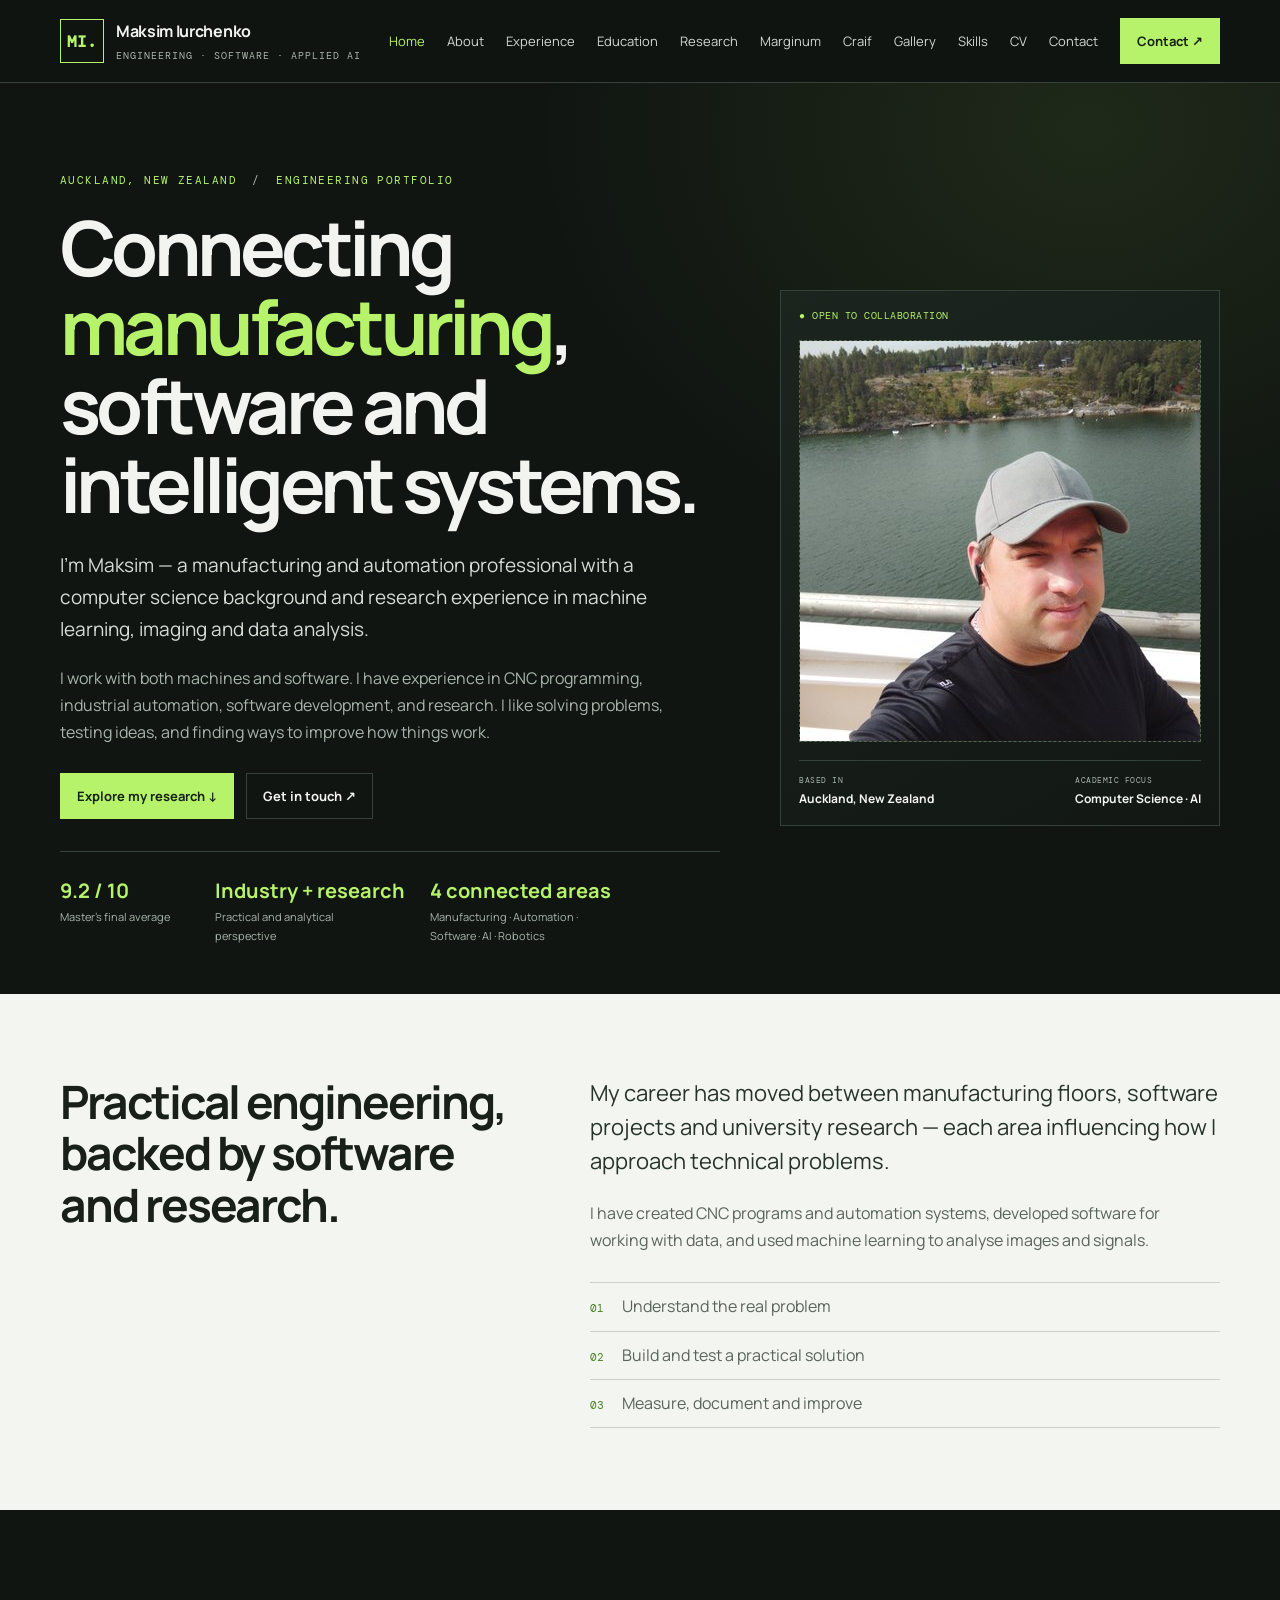
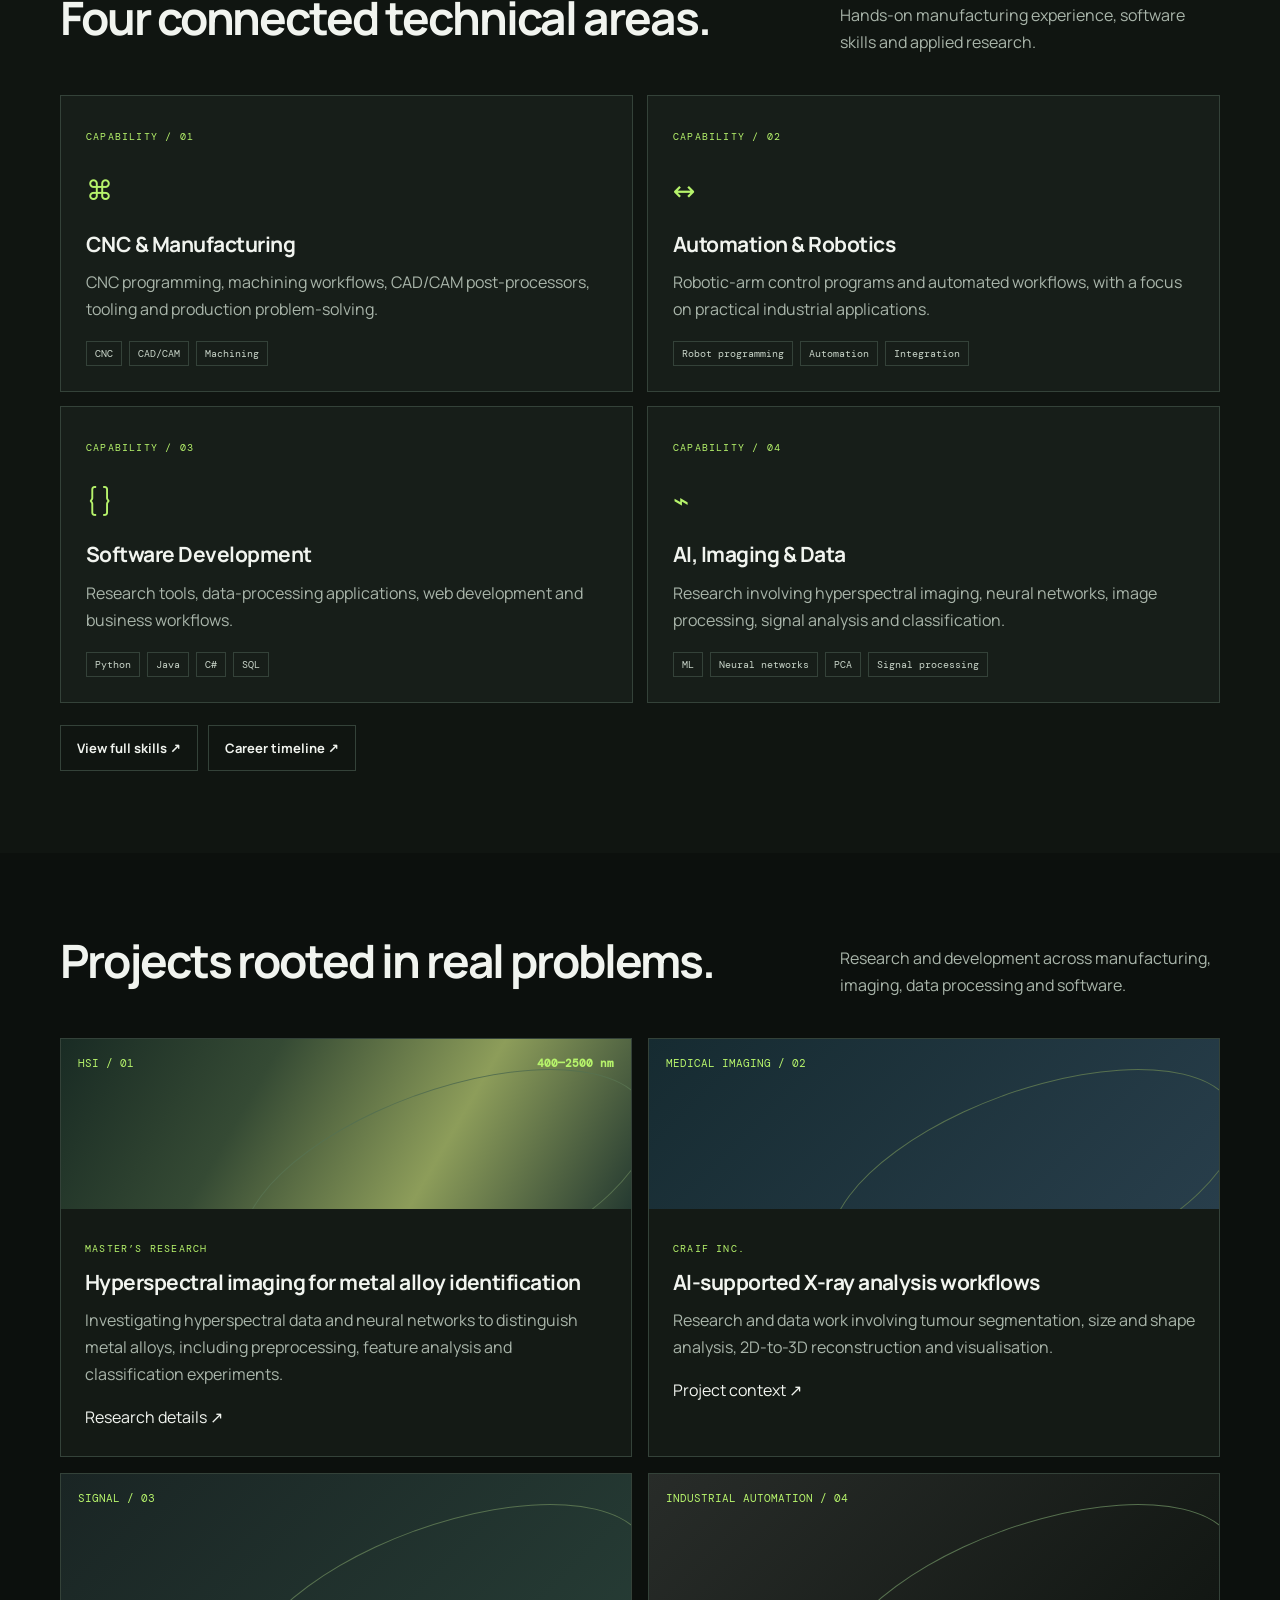
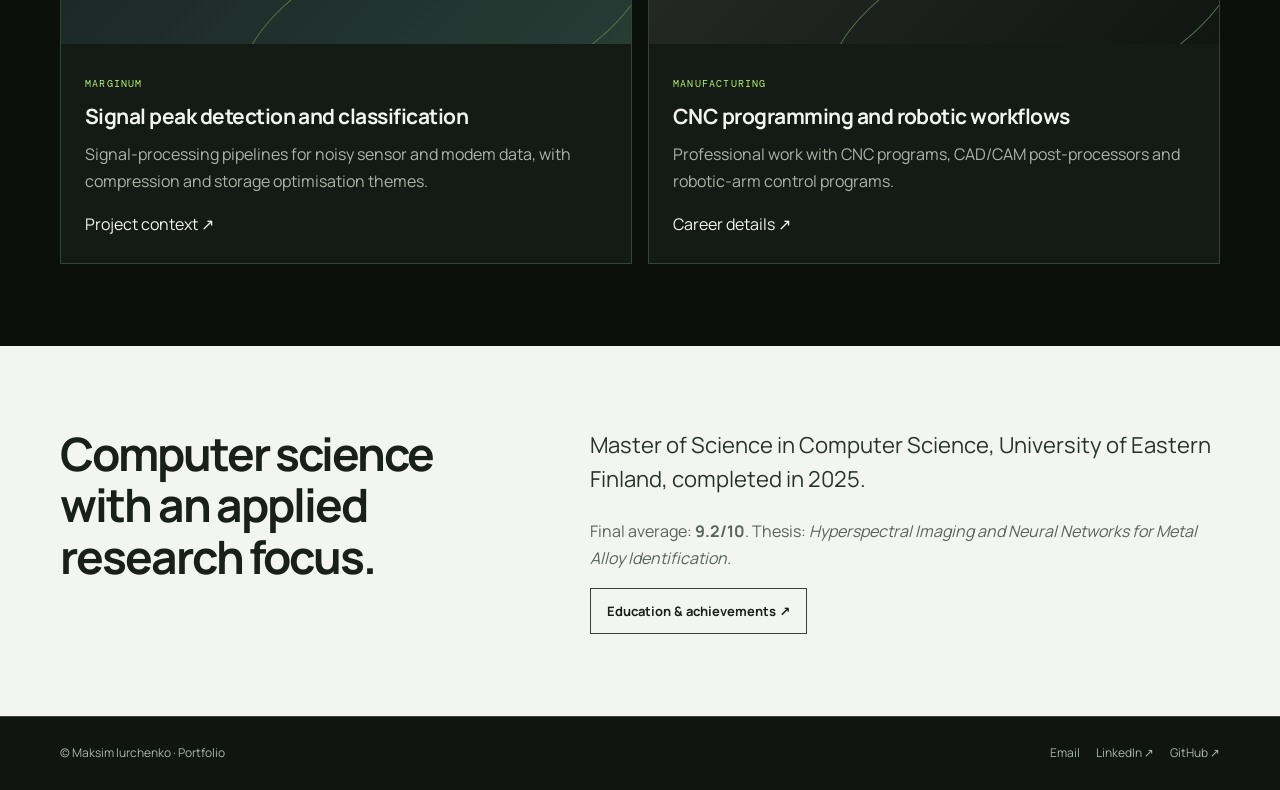
==== commit a9877996: "Add files via upload" ====
--- a/index.html
+++ b/index.html
@@ -17,7 +17,7 @@
                 <a class="brand" href="index.html"><span class="mark">MI.</span><span><strong>Maksim Iurchenko</strong><small>ENGINEERING · SOFTWARE · APPLIED AI</small></span></a>
                 <button class="menu" aria-expanded="false" aria-controls="navlinks">Menu ☰</button>
                 <nav id="navlinks">
-                    <a href="index.html" class="active">Home</a><a href="about.html" class="">About</a><a href="experience.html" class="">Experience</a><a href="education.html" class="">Education</a><a href="research.html" class="">Research</a><a href="marginum.html" class="">Marginum</a><a href="craif.html" class="">Craif</a><a href="skills.html" class="">Skills</a><a href="cv.html" class="">CV</a><a href="contact.html" class="">Contact</a><a class="nav-cta" href="contact.html">Contact ↗</a>
+                    <a href="index.html" class="active">Home</a><a href="about.html" class="">About</a><a href="experience.html" class="">Experience</a><a href="education.html" class="">Education</a><a href="research.html" class="">Research</a><a href="marginum.html" class="">Marginum</a><a href="craif.html" class="">Craif</a><a href="gallery.html" class="">Gallery</a><a href="skills.html" class="">Skills</a><a href="cv.html" class="">CV</a><a href="contact.html" class="">Contact</a><a class="nav-cta" href="contact.html">Contact ↗</a>
                 </nav>
             </div>
         </header>
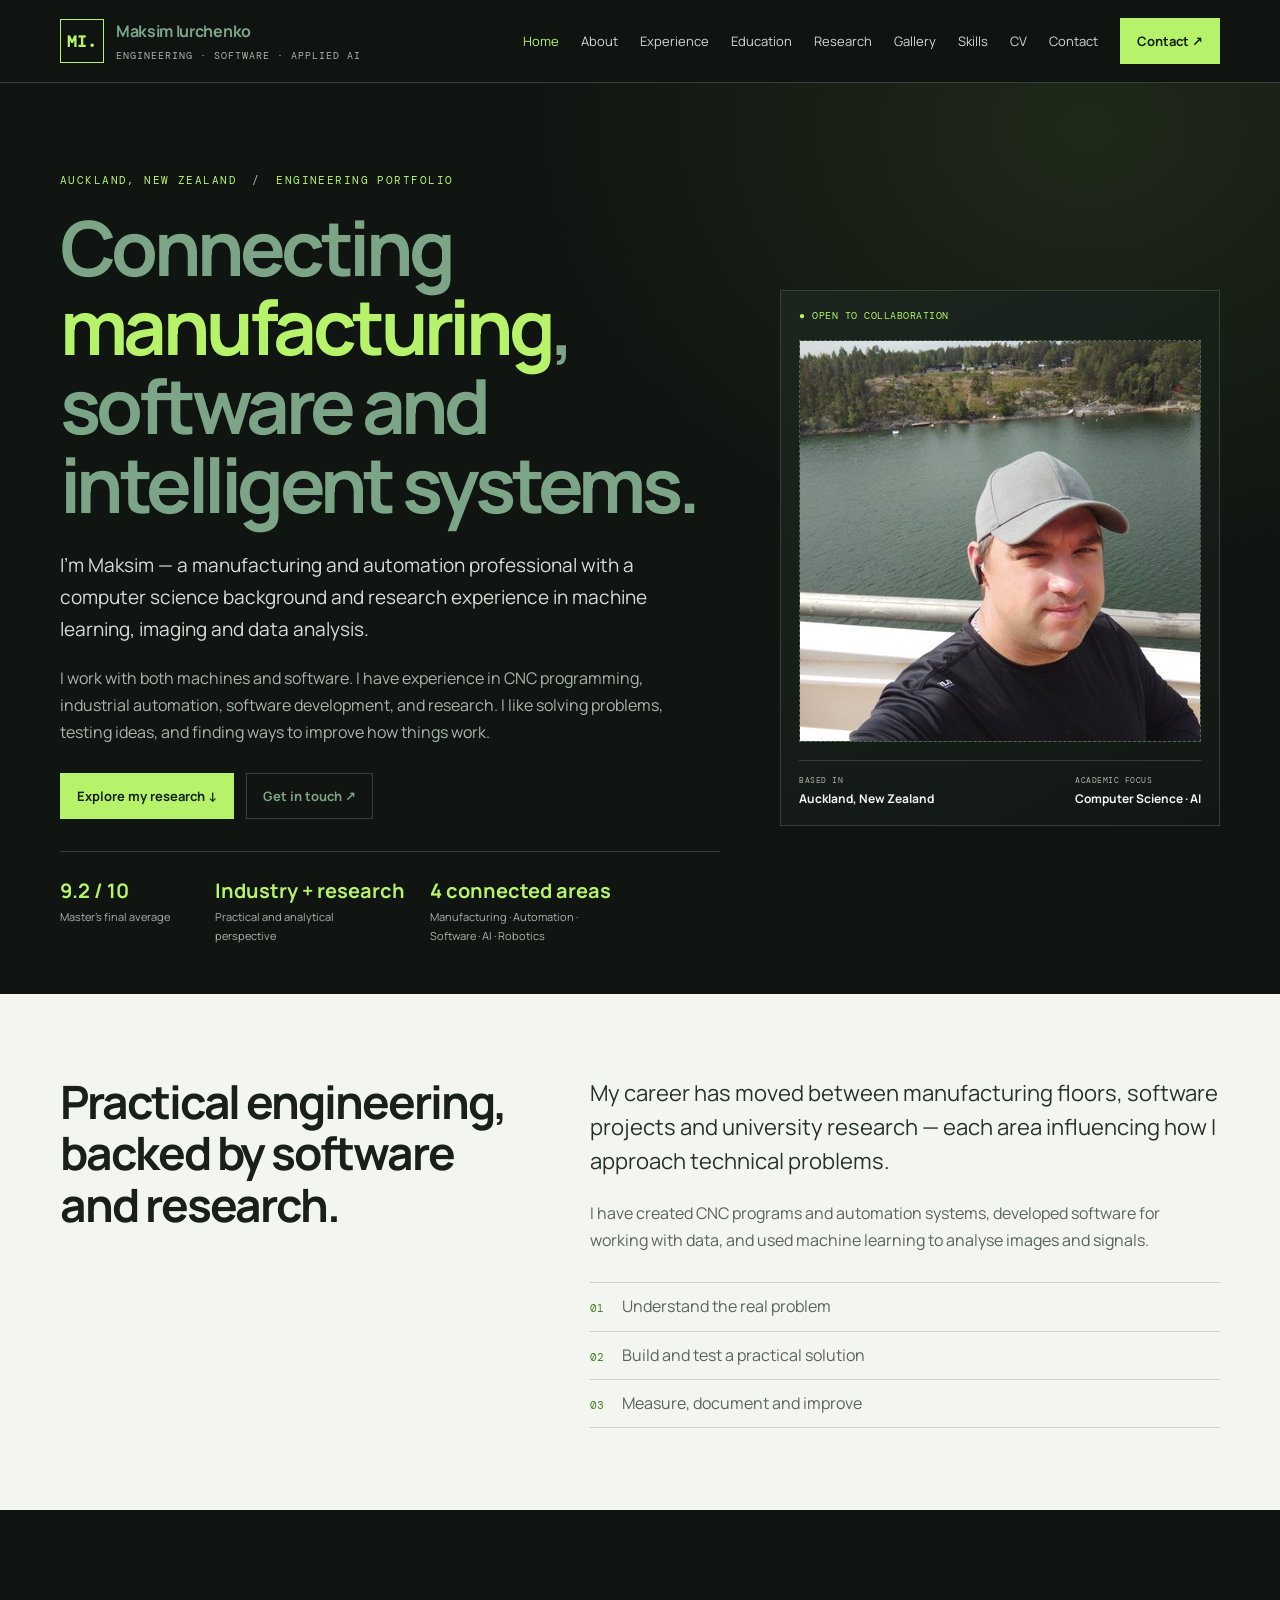
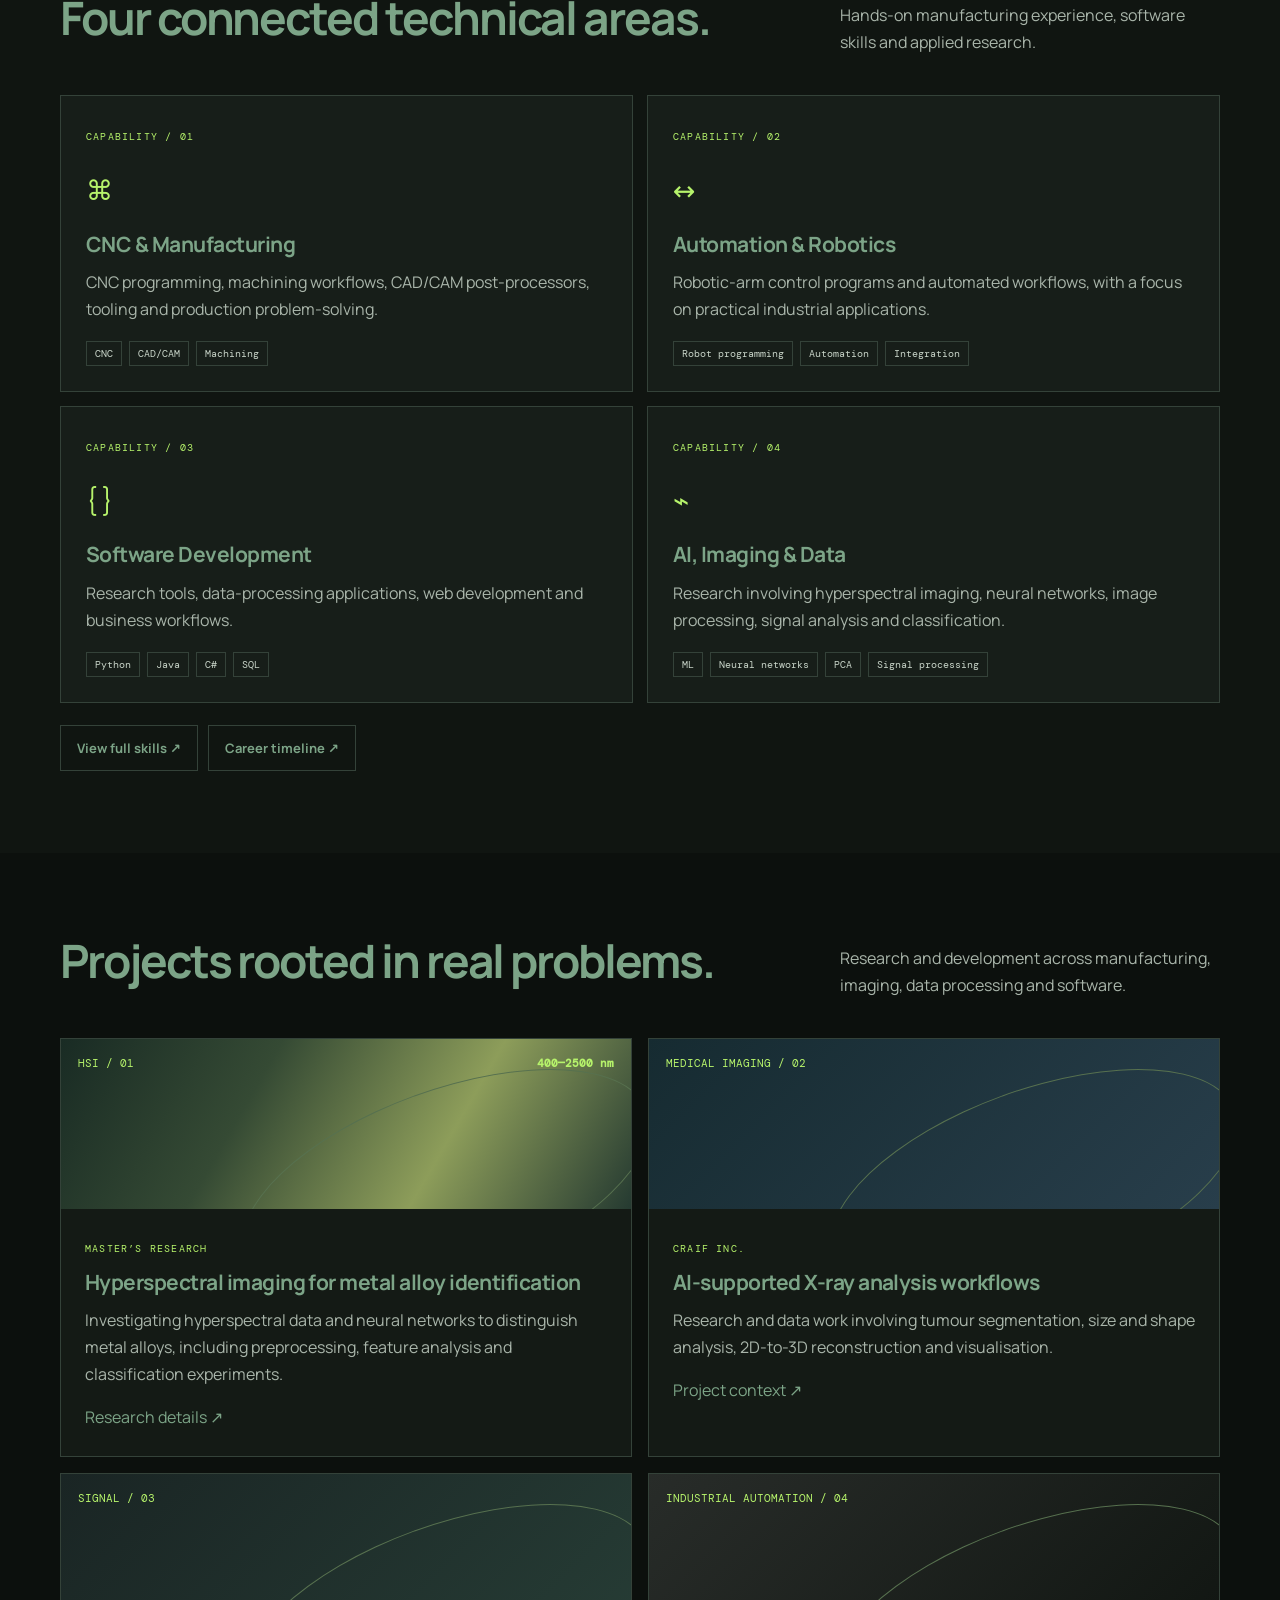
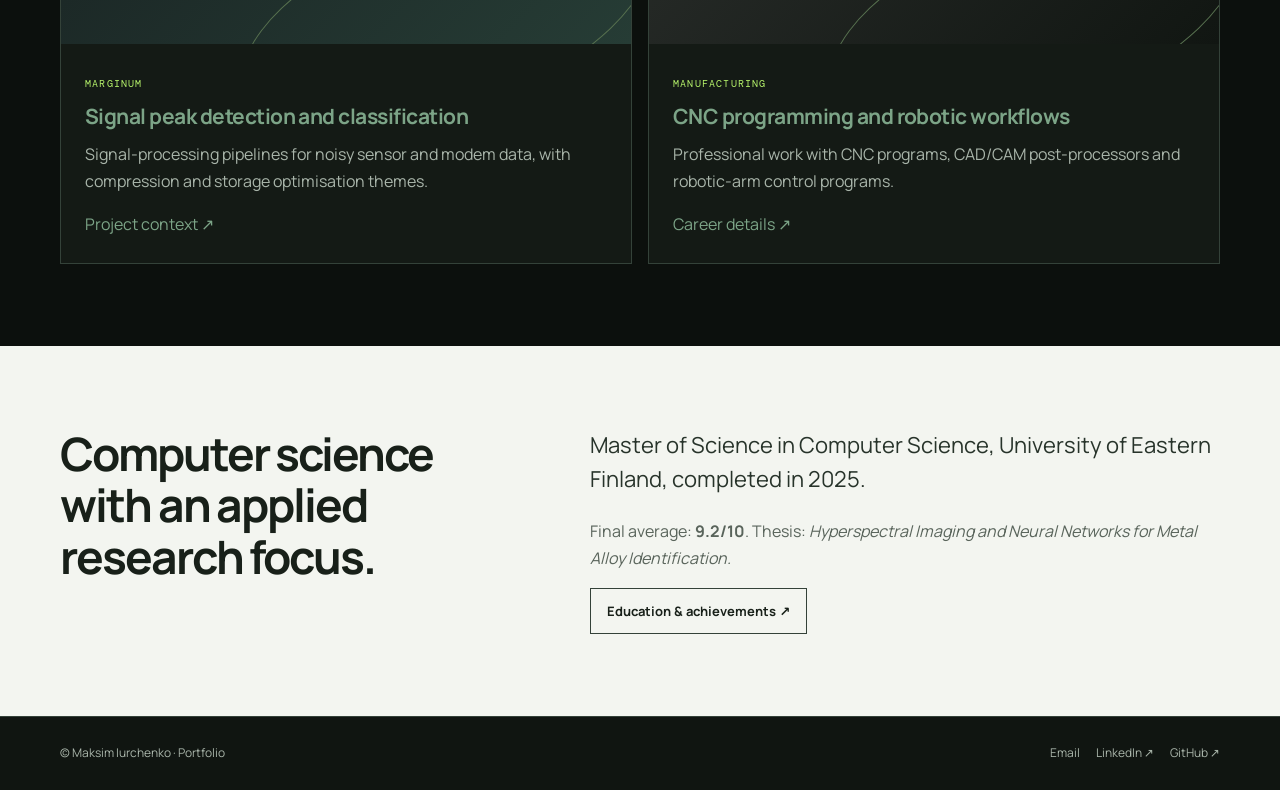
==== commit 202e6da0: "Galery update" ====
--- a/index.html
+++ b/index.html
@@ -17,7 +17,7 @@
                 <a class="brand" href="index.html"><span class="mark">MI.</span><span><strong>Maksim Iurchenko</strong><small>ENGINEERING · SOFTWARE · APPLIED AI</small></span></a>
                 <button class="menu" aria-expanded="false" aria-controls="navlinks">Menu ☰</button>
                 <nav id="navlinks">
-                    <a href="index.html" class="active">Home</a><a href="about.html" class="">About</a><a href="experience.html" class="">Experience</a><a href="education.html" class="">Education</a><a href="research.html" class="">Research</a><a href="marginum.html" class="">Marginum</a><a href="craif.html" class="">Craif</a><a href="gallery.html" class="">Gallery</a><a href="skills.html" class="">Skills</a><a href="cv.html" class="">CV</a><a href="contact.html" class="">Contact</a><a class="nav-cta" href="contact.html">Contact ↗</a>
+                    <a href="index.html" class="active">Home</a><a href="about.html" class="">About</a><a href="experience.html" class="">Experience</a><a href="education.html" class="">Education</a><a href="research.html" class="">Research</a><a href="gallery.html" class="">Gallery</a><a href="skills.html" class="">Skills</a><a href="cv.html" class="">CV</a><a href="contact.html" class="">Contact</a><a class="nav-cta" href="contact.html">Contact ↗</a>
                 </nav>
             </div>
         </header>
--- a/style.css
+++ b/style.css
@@ -1,2 +1,3 @@
 :root{--bg:#101511;--panel:#171e19;--panel2:#1e2922;--ink:#f1f4ef;--muted:#a9b5aa;--line:#344239;--accent:#b6f36b;--accent2:#7fcf52;--paper:#f3f5f0;--dark:#182019;--paper-muted:#59645b;--max:1160px}
-*{box-sizing:border-box}html{scroll-behavior:smooth}body{margin:0;background:var(--bg);color:var(--ink);font:16px/1.7 Manrope,Inter,system-ui,-apple-system,Segoe UI,sans-serif}a{color:inherit;text-decoration:none}a:hover{color:var(--accent)}img{max-width:100%;display:block}button{font:inherit}.wrap{width:min(var(--max),calc(100% - 44px));margin-inline:auto}.mono,.eyebrow,.meta,.tag,.nav small,.label{font-family:"DM Mono",ui-monospace,SFMono-Regular,monospace}.header{position:sticky;top:0;z-index:20;background:rgba(16,21,17,.94);backdrop-filter:blur(12px);border-bottom:1px solid var(--line)}.nav{display:flex;align-items:center;justify-content:space-between;gap:24px;min-height:82px}.brand{display:flex;align-items:center;gap:12px}.mark{display:grid;place-items:center;width:44px;height:44px;border:1px solid var(--accent);color:var(--accent);font:700 16px "DM Mono",monospace}.brand strong{display:block;letter-spacing:-.02em}.brand small{display:block;color:var(--muted);font-size:10px;letter-spacing:.1em;margin-top:2px}nav{display:flex;align-items:center;gap:22px;font-size:13px;color:#d1d8d0}nav a.active{color:var(--accent)}.nav-cta,.btn{display:inline-flex;align-items:center;justify-content:center;gap:9px;border:1px solid var(--line);padding:11px 16px;font-size:13px;font-weight:700}.nav-cta,.btn.primary{background:var(--accent);border-color:var(--accent);color:#162015}.menu{display:none;background:transparent;border:1px solid var(--line);color:var(--ink);padding:8px 11px}.hero{padding:88px 0 48px;background:radial-gradient(ellipse at 85% 5%,rgba(182,243,107,.09),transparent 36%),var(--bg)}.hero-grid{display:grid;grid-template-columns:1.2fr .8fr;gap:60px;align-items:center}.eyebrow{font-size:11px;letter-spacing:.13em;text-transform:uppercase;color:var(--accent);margin:0 0 18px}.eyebrow span{color:var(--muted);padding:0 7px}h1,h2,h3,h4,p{margin-top:0}h1{font-size:clamp(42px,6.1vw,76px);line-height:1.04;letter-spacing:-.06em;margin:0 0 25px;max-width:800px}h1 em{font-style:normal;color:var(--accent)}h2{font-size:clamp(30px,4vw,46px);line-height:1.12;letter-spacing:-.045em;margin:0 0 18px}h3{font-size:21px;line-height:1.25;letter-spacing:-.025em;margin:0 0 12px}h4{margin-bottom:7px}.lead{font-size:19px;color:#d5ddd5;max-width:680px}.sublead{color:var(--muted);max-width:650px}.actions{display:flex;gap:12px;flex-wrap:wrap;margin:27px 0 32px}.stats{display:flex;gap:25px;flex-wrap:wrap;padding-top:22px;border-top:1px solid var(--line)}.stats div{min-width:130px}.stats b{display:block;font-size:20px;color:var(--accent)}.stats small{display:block;color:var(--muted);font-size:11px;max-width:155px}.profile{border:1px solid var(--line);padding:18px;background:linear-gradient(150deg,#1b251e,#121713)}.profile-top,.profile-bottom{display:flex;justify-content:space-between;gap:12px;font:10px "DM Mono",monospace;color:var(--muted);letter-spacing:.05em}.green{color:var(--accent)}.portrait{min-height:300px;margin:18px 0;background:linear-gradient(135deg,#29392d,#121713);border:1px dashed #52654f;display:flex;flex-direction:column;align-items:center;justify-content:center;text-align:center;color:var(--muted)}.initials{font-size:76px;font-weight:800;letter-spacing:-.1em;color:var(--accent);line-height:1}.portrait p{font-size:12px;margin:14px 0 0}.profile-bottom{padding-top:14px;border-top:1px solid var(--line)}.profile-bottom div{display:grid;gap:4px}.profile-bottom b{font-size:12px;color:var(--ink);font-family:Manrope,sans-serif;letter-spacing:0}.section{padding:82px 0}.section.light{background:var(--paper);color:var(--dark)}.section.light .eyebrow{color:#477e26}.section.light .muted,.section.light p{color:var(--paper-muted)}.two{display:grid;grid-template-columns:.85fr 1.15fr;gap:65px}.bigcopy{font-size:22px;line-height:1.55;color:#27332a!important}.principles{border-top:1px solid #cbd3c9;margin-top:28px}.principles p{border-bottom:1px solid #cbd3c9;padding:10px 0;margin:0}.principles span{font:11px "DM Mono",monospace;color:#477e26;margin-right:15px}.heading{display:flex;justify-content:space-between;align-items:end;gap:35px;margin-bottom:34px}.heading>p{max-width:380px;color:var(--muted);margin-bottom:5px}.cards{display:grid;grid-template-columns:repeat(2,1fr);gap:14px}.card,.project-card,.panel{border:1px solid var(--line);background:var(--panel);padding:25px}.card small,.project-copy small,.timeline time{font:10px "DM Mono",monospace;letter-spacing:.12em;color:var(--accent);text-transform:uppercase}.symbol{font-size:27px;color:var(--accent);margin:18px 0}.card p,.project-card p,.panel p{color:var(--muted)}.tags{display:flex;gap:7px;flex-wrap:wrap;margin-top:18px}.tag,.tags span{font:10px "DM Mono",monospace;border:1px solid var(--line);padding:5px 8px;color:#c9d5c9}.light .tag{border-color:#cbd3c9;color:#445047}.projects{display:grid;grid-template-columns:repeat(2,1fr);gap:16px}.project-card{padding:0;overflow:hidden;background:#141a15}.visual{height:170px;padding:17px;display:flex;align-items:flex-start;justify-content:space-between;background:linear-gradient(135deg,#26392b,#111712);color:var(--accent);font:11px "DM Mono",monospace;position:relative;overflow:hidden}.visual:after{content:"";position:absolute;inset:30% -5% -40% 30%;border:1px solid #57714f;border-radius:50%;transform:rotate(-20deg)}.visual.spectrum{background:linear-gradient(120deg,#192b24,#354a34,#8d9d5a,#253a31)}.visual.medical{background:linear-gradient(135deg,#162b31,#283e4b)}.visual.signal{background:linear-gradient(135deg,#1a2524,#263c35)}.visual.cnc{background:linear-gradient(135deg,#282c29,#111612)}.project-copy{padding:24px}.project-copy h3{margin-top:8px}.caption{font-size:12px;color:#aab5a9!important;margin-top:16px}.note{font-size:12px;color:var(--muted);margin-top:20px}.dark{background:#0c100d}.journey{display:grid;grid-template-columns:1fr 1fr;gap:48px}.coltitle{font-size:13px;color:var(--muted);font-weight:600;letter-spacing:.05em;text-transform:uppercase;margin-bottom:24px}.timeline{display:grid;grid-template-columns:115px 1fr;gap:17px;padding:0 0 27px;margin-bottom:26px;border-bottom:1px solid var(--line)}.timeline time{padding-top:5px}.timeline h3{font-size:18px}.timeline small{display:block;color:var(--muted);margin-bottom:10px}.timeline p{font-size:14px;color:var(--muted);margin:0}.education-list{display:grid;gap:13px}.education-item{border:1px solid var(--line);padding:19px}.education-item p{font-size:14px;margin-bottom:0}.light .education-item{border-color:#cbd3c9}.light .education-item p{color:var(--paper-muted)}.detail-grid{display:grid;grid-template-columns:repeat(3,1fr);gap:14px}.detail-grid .panel{min-height:160px}.panel .label{font-size:10px;color:var(--accent);letter-spacing:.12em;text-transform:uppercase}.light .panel{background:#fff;border-color:#d7ddd5}.light .panel .label{color:#477e26}.skill-list{display:grid;grid-template-columns:repeat(2,1fr);gap:14px}.skill-list .panel{padding:22px}.skill-list ul{margin:10px 0 0;padding-left:18px;color:var(--muted);font-size:14px}.light .skill-list ul{color:var(--paper-muted)}.callout{border-left:3px solid var(--accent);padding:15px 20px;background:var(--panel);color:var(--muted);margin-top:24px}.light .callout{background:#e8eee5;color:#455247}.contact-grid{display:grid;grid-template-columns:1fr 1fr;gap:18px}.contact-item{padding:18px 0;border-bottom:1px solid var(--line)}.contact-item small{display:block;color:var(--muted);font:10px "DM Mono",monospace;letter-spacing:.12em;margin-bottom:5px}.contact-item a{color:var(--accent);overflow-wrap:anywhere}.footer{border-top:1px solid var(--line);padding:26px 0;color:var(--muted);font-size:12px}.footer-inner{display:flex;justify-content:space-between;gap:20px;flex-wrap:wrap}.footer-links{display:flex;gap:16px;flex-wrap:wrap}.page-hero{padding:72px 0 48px;background:radial-gradient(ellipse at 90% 0,rgba(182,243,107,.08),transparent 40%)}.page-hero h1{font-size:clamp(40px,5vw,62px);max-width:900px}.page-hero .lead{max-width:760px}.breadcrumbs{font:10px "DM Mono",monospace;color:var(--muted);margin-bottom:20px}.divider{height:1px;background:var(--line);margin:24px 0}.button-row{display:flex;gap:10px;flex-wrap:wrap;margin-top:22px}.smallprint{font-size:12px;color:var(--muted)}.quote{font-size:24px;line-height:1.5;letter-spacing:-.03em;border-left:2px solid var(--accent);padding-left:22px;margin:26px 0}.section.light .quote{color:var(--dark)}@media(max-width:900px){.hero-grid,.two,.journey{grid-template-columns:1fr;gap:35px}.profile{max-width:560px}.heading{align-items:start;flex-direction:column;gap:8px}.detail-grid{grid-template-columns:repeat(2,1fr)}nav{gap:12px}.nav{min-height:74px}}@media(max-width:680px){.wrap{width:min(var(--max),calc(100% - 30px))}.menu{display:block}nav{display:none;position:absolute;top:74px;left:0;right:0;background:#101511;border-bottom:1px solid var(--line);padding:16px 20px;flex-direction:column;align-items:stretch}nav.open{display:flex}.nav-cta{text-align:center}.hero{padding-top:55px}.section{padding:60px 0}.cards,.projects,.skill-list,.contact-grid,.detail-grid{grid-template-columns:1fr}.timeline{grid-template-columns:1fr;gap:5px}.stats{gap:18px}.profile-bottom{flex-direction:column}.page-hero{padding:52px 0 35px}.brand small{font-size:8px}.brand strong{font-size:13px}.footer-inner{flex-direction:column}}
+*{box-sizing:border-box}html{scroll-behavior:smooth}
+body{margin:0;background:var(--bg);color:#7ca487;font:16px/1.7 Manrope,Inter,system-ui,-apple-system,Segoe UI,sans-serif}a{color:inherit;text-decoration:none}a:hover{color:#7ca487}img{max-width:100%;display:block}button{font:inherit}.wrap{width:min(var(--max),calc(100% - 44px));margin-inline:auto}.mono,.eyebrow,.meta,.tag,.nav small,.label{font-family:"DM Mono",ui-monospace,SFMono-Regular,monospace}.header{position:sticky;top:0;z-index:20;background:rgba(16,21,17,.94);backdrop-filter:blur(12px);border-bottom:1px solid var(--line)}.nav{display:flex;align-items:center;justify-content:space-between;gap:24px;min-height:82px}.brand{display:flex;align-items:center;gap:12px}.mark{display:grid;place-items:center;width:44px;height:44px;border:1px solid var(--accent);color:var(--accent);font:700 16px "DM Mono",monospace}.brand strong{display:block;letter-spacing:-.02em}.brand small{display:block;color:var(--muted);font-size:10px;letter-spacing:.1em;margin-top:2px}nav{display:flex;align-items:center;gap:22px;font-size:13px;color:#d1d8d0}nav a.active{color:var(--accent)}.nav-cta,.btn{display:inline-flex;align-items:center;justify-content:center;gap:9px;border:1px solid var(--line);padding:11px 16px;font-size:13px;font-weight:700}.nav-cta,.btn.primary{background:var(--accent);border-color:var(--accent);color:#162015}.menu{display:none;background:transparent;border:1px solid var(--line);color:var(--ink);padding:8px 11px}.hero{padding:88px 0 48px;background:radial-gradient(ellipse at 85% 5%,rgba(182,243,107,.09),transparent 36%),var(--bg)}.hero-grid{display:grid;grid-template-columns:1.2fr .8fr;gap:60px;align-items:center}.eyebrow{font-size:11px;letter-spacing:.13em;text-transform:uppercase;color:var(--accent);margin:0 0 18px}.eyebrow span{color:var(--muted);padding:0 7px}h1,h2,h3,h4,p{margin-top:0}h1{font-size:clamp(42px,6.1vw,76px);line-height:1.04;letter-spacing:-.06em;margin:0 0 25px;max-width:800px}h1 em{font-style:normal;color:var(--accent)}h2{font-size:clamp(30px,4vw,46px);line-height:1.12;letter-spacing:-.045em;margin:0 0 18px}h3{font-size:21px;line-height:1.25;letter-spacing:-.025em;margin:0 0 12px}h4{margin-bottom:7px}.lead{font-size:19px;color:#d5ddd5;max-width:680px}.sublead{color:var(--muted);max-width:650px}.actions{display:flex;gap:12px;flex-wrap:wrap;margin:27px 0 32px}.stats{display:flex;gap:25px;flex-wrap:wrap;padding-top:22px;border-top:1px solid var(--line)}.stats div{min-width:130px}.stats b{display:block;font-size:20px;color:var(--accent)}.stats small{display:block;color:var(--muted);font-size:11px;max-width:155px}.profile{border:1px solid var(--line);padding:18px;background:linear-gradient(150deg,#1b251e,#121713)}.profile-top,.profile-bottom{display:flex;justify-content:space-between;gap:12px;font:10px "DM Mono",monospace;color:var(--muted);letter-spacing:.05em}.green{color:var(--accent)}.portrait{min-height:300px;margin:18px 0;background:linear-gradient(135deg,#29392d,#121713);border:1px dashed #52654f;display:flex;flex-direction:column;align-items:center;justify-content:center;text-align:center;color:var(--muted)}.initials{font-size:76px;font-weight:800;letter-spacing:-.1em;color:var(--accent);line-height:1}.portrait p{font-size:12px;margin:14px 0 0}.profile-bottom{padding-top:14px;border-top:1px solid var(--line)}.profile-bottom div{display:grid;gap:4px}.profile-bottom b{font-size:12px;color:var(--ink);font-family:Manrope,sans-serif;letter-spacing:0}.section{padding:82px 0}.section.light{background:var(--paper);color:var(--dark)}.section.light .eyebrow{color:#477e26}.section.light .muted,.section.light p{color:var(--paper-muted)}.two{display:grid;grid-template-columns:.85fr 1.15fr;gap:65px}.bigcopy{font-size:22px;line-height:1.55;color:#27332a!important}.principles{border-top:1px solid #cbd3c9;margin-top:28px}.principles p{border-bottom:1px solid #cbd3c9;padding:10px 0;margin:0}.principles span{font:11px "DM Mono",monospace;color:#477e26;margin-right:15px}.heading{display:flex;justify-content:space-between;align-items:end;gap:35px;margin-bottom:34px}.heading>p{max-width:380px;color:var(--muted);margin-bottom:5px}.cards{display:grid;grid-template-columns:repeat(2,1fr);gap:14px}.card,.project-card,.panel{border:1px solid var(--line);background:var(--panel);padding:25px}.card small,.project-copy small,.timeline time{font:10px "DM Mono",monospace;letter-spacing:.12em;color:var(--accent);text-transform:uppercase}.symbol{font-size:27px;color:var(--accent);margin:18px 0}.card p,.project-card p,.panel p{color:var(--muted)}.tags{display:flex;gap:7px;flex-wrap:wrap;margin-top:18px}.tag,.tags span{font:10px "DM Mono",monospace;border:1px solid var(--line);padding:5px 8px;color:#c9d5c9}.light .tag{border-color:#cbd3c9;color:#445047}.projects{display:grid;grid-template-columns:repeat(2,1fr);gap:16px}.project-card{padding:0;overflow:hidden;background:#141a15}.visual{height:170px;padding:17px;display:flex;align-items:flex-start;justify-content:space-between;background:linear-gradient(135deg,#26392b,#111712);color:var(--accent);font:11px "DM Mono",monospace;position:relative;overflow:hidden}.visual:after{content:"";position:absolute;inset:30% -5% -40% 30%;border:1px solid #57714f;border-radius:50%;transform:rotate(-20deg)}.visual.spectrum{background:linear-gradient(120deg,#192b24,#354a34,#8d9d5a,#253a31)}.visual.medical{background:linear-gradient(135deg,#162b31,#283e4b)}.visual.signal{background:linear-gradient(135deg,#1a2524,#263c35)}.visual.cnc{background:linear-gradient(135deg,#282c29,#111612)}.project-copy{padding:24px}.project-copy h3{margin-top:8px}.caption{font-size:12px;color:#aab5a9!important;margin-top:16px}.note{font-size:12px;color:var(--muted);margin-top:20px}.dark{background:#0c100d}.journey{display:grid;grid-template-columns:1fr 1fr;gap:48px}.coltitle{font-size:13px;color:var(--muted);font-weight:600;letter-spacing:.05em;text-transform:uppercase;margin-bottom:24px}.timeline{display:grid;grid-template-columns:115px 1fr;gap:17px;padding:0 0 27px;margin-bottom:26px;border-bottom:1px solid var(--line)}.timeline time{padding-top:5px}.timeline h3{font-size:18px}.timeline small{display:block;color:var(--muted);margin-bottom:10px}.timeline p{font-size:14px;color:var(--muted);margin:0}.education-list{display:grid;gap:13px}.education-item{border:1px solid var(--line);padding:19px}.education-item p{font-size:14px;margin-bottom:0}.light .education-item{border-color:#cbd3c9}.light .education-item p{color:var(--paper-muted)}.detail-grid{display:grid;grid-template-columns:repeat(3,1fr);gap:14px}.detail-grid .panel{min-height:160px}.panel .label{font-size:10px;color:var(--accent);letter-spacing:.12em;text-transform:uppercase}.light .panel{background:#fff;border-color:#d7ddd5}.light .panel .label{color:#477e26}.skill-list{display:grid;grid-template-columns:repeat(2,1fr);gap:14px}.skill-list .panel{padding:22px}.skill-list ul{margin:10px 0 0;padding-left:18px;color:var(--muted);font-size:14px}.light .skill-list ul{color:var(--paper-muted)}.callout{border-left:3px solid var(--accent);padding:15px 20px;background:var(--panel);color:var(--muted);margin-top:24px}.light .callout{background:#e8eee5;color:#455247}.contact-grid{display:grid;grid-template-columns:1fr 1fr;gap:18px}.contact-item{padding:18px 0;border-bottom:1px solid var(--line)}.contact-item small{display:block;color:var(--muted);font:10px "DM Mono",monospace;letter-spacing:.12em;margin-bottom:5px}.contact-item a{color:var(--accent);overflow-wrap:anywhere}.footer{border-top:1px solid var(--line);padding:26px 0;color:var(--muted);font-size:12px}.footer-inner{display:flex;justify-content:space-between;gap:20px;flex-wrap:wrap}.footer-links{display:flex;gap:16px;flex-wrap:wrap}.page-hero{padding:72px 0 48px;background:radial-gradient(ellipse at 90% 0,rgba(182,243,107,.08),transparent 40%)}.page-hero h1{font-size:clamp(40px,5vw,62px);max-width:900px}.page-hero .lead{max-width:760px}.breadcrumbs{font:10px "DM Mono",monospace;color:var(--muted);margin-bottom:20px}.divider{height:1px;background:var(--line);margin:24px 0}.button-row{display:flex;gap:10px;flex-wrap:wrap;margin-top:22px}.smallprint{font-size:12px;color:var(--muted)}.quote{font-size:24px;line-height:1.5;letter-spacing:-.03em;border-left:2px solid var(--accent);padding-left:22px;margin:26px 0}.section.light .quote{color:var(--dark)}@media(max-width:900px){.hero-grid,.two,.journey{grid-template-columns:1fr;gap:35px}.profile{max-width:560px}.heading{align-items:start;flex-direction:column;gap:8px}.detail-grid{grid-template-columns:repeat(2,1fr)}nav{gap:12px}.nav{min-height:74px}}@media(max-width:680px){.wrap{width:min(var(--max),calc(100% - 30px))}.menu{display:block}nav{display:none;position:absolute;top:74px;left:0;right:0;background:#101511;border-bottom:1px solid var(--line);padding:16px 20px;flex-direction:column;align-items:stretch}nav.open{display:flex}.nav-cta{text-align:center}.hero{padding-top:55px}.section{padding:60px 0}.cards,.projects,.skill-list,.contact-grid,.detail-grid{grid-template-columns:1fr}.timeline{grid-template-columns:1fr;gap:5px}.stats{gap:18px}.profile-bottom{flex-direction:column}.page-hero{padding:52px 0 35px}.brand small{font-size:8px}.brand strong{font-size:13px}.footer-inner{flex-direction:column}}
